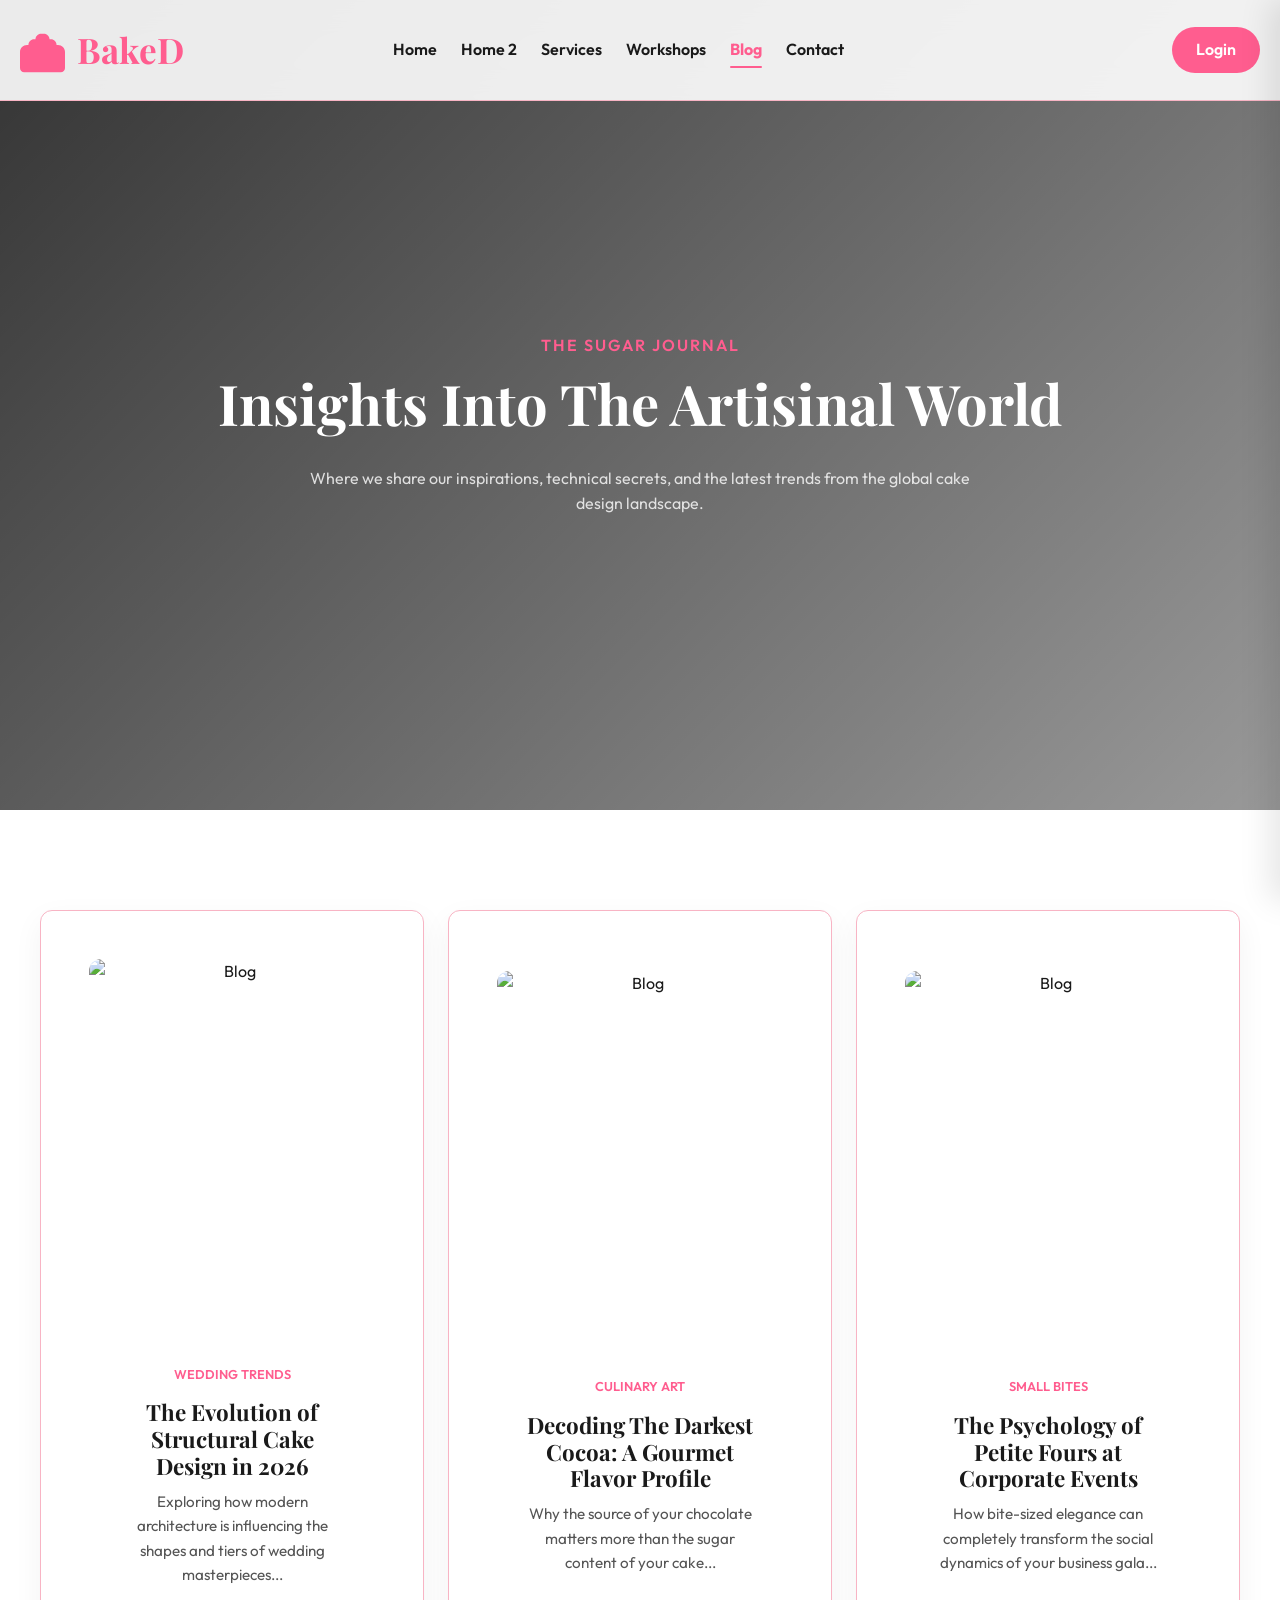
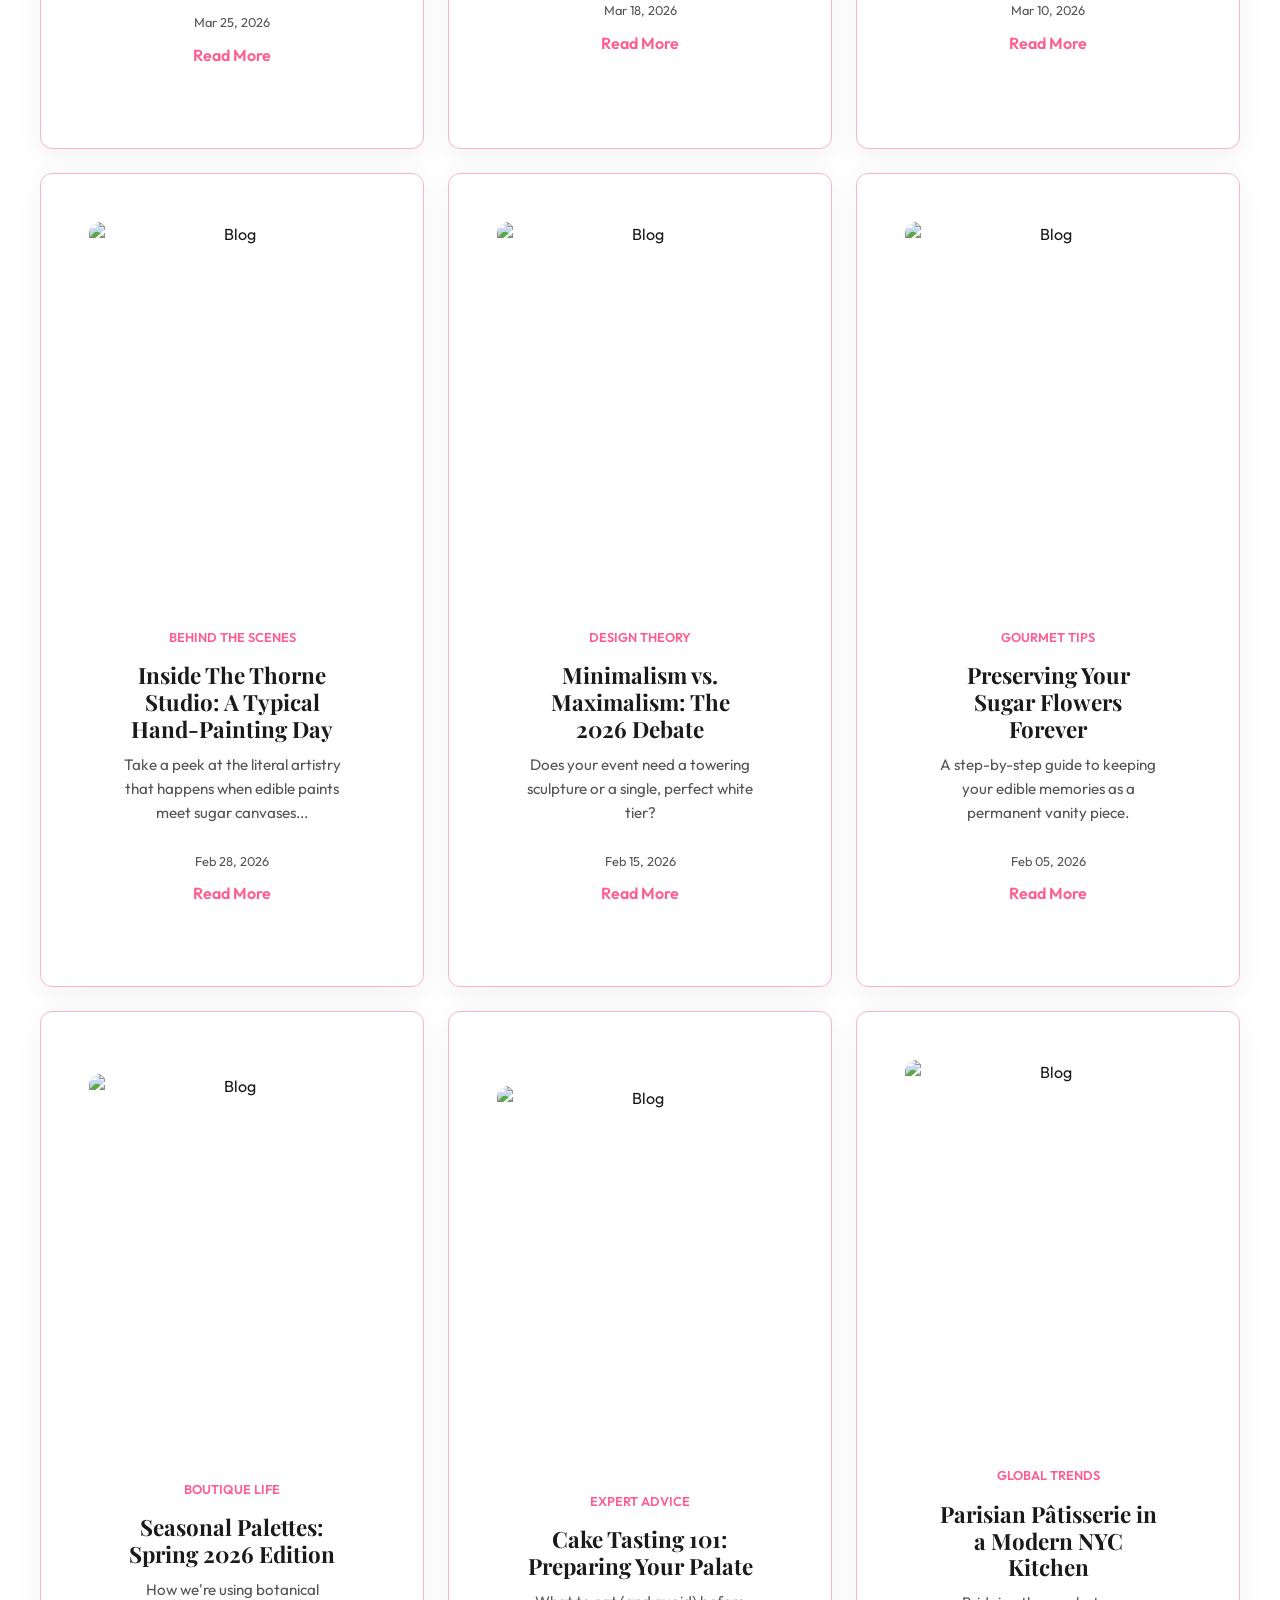
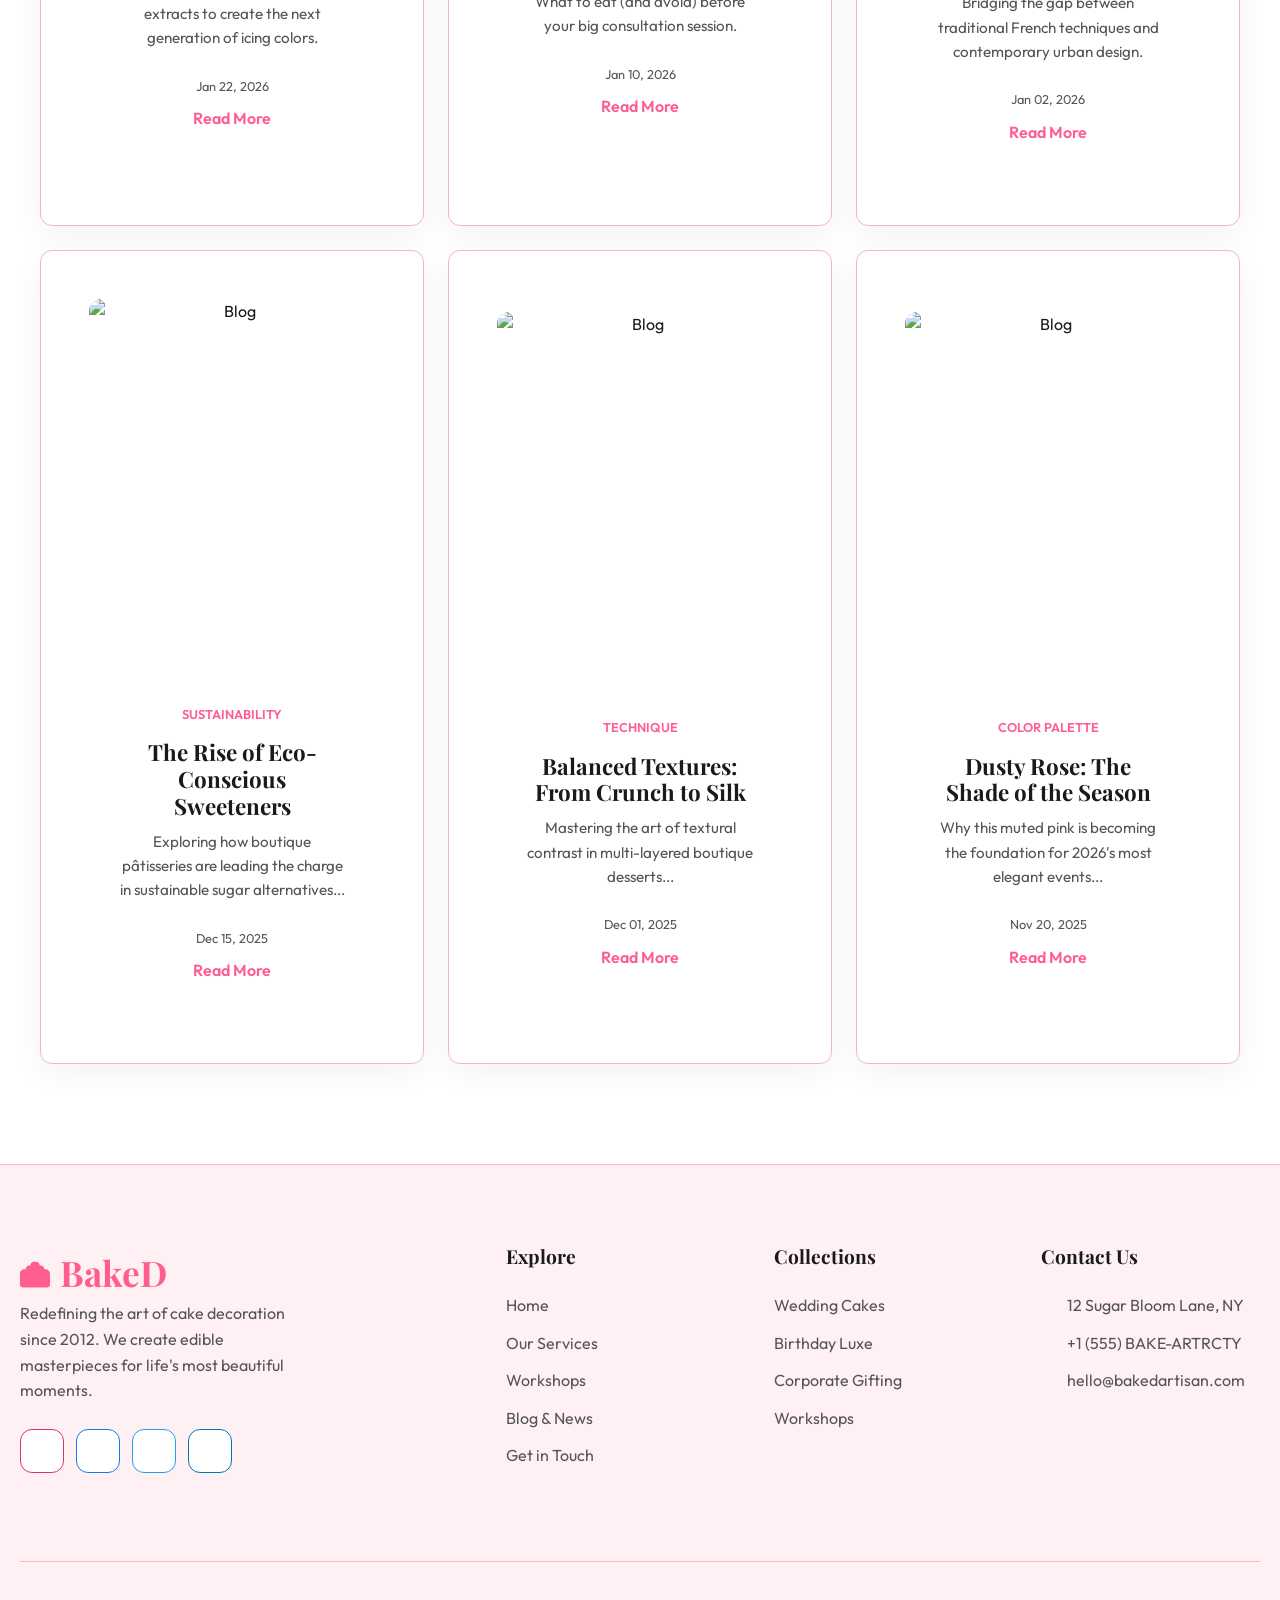
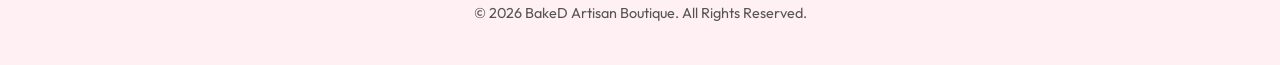
==== blog.html @ 88829a71 "U" ====
<!DOCTYPE html>
<html lang="en" dir="ltr" data-theme="light">

<head>
    <meta charset="UTF-8">
    <meta name="viewport" content="width=device-width, initial-scale=1.0">
    <title>Blog & Insights | BakeD Artisan Boutique</title>
    <link rel="stylesheet" href="style.css">
    <script src="https://unpkg.com/lucide@latest"></script>
</head>

<body>

    <!-- Shared Navbar -->
    <header class="navbar">
        <div class="container nav-container">
            <a href="index.html" class="logo">
                <svg viewBox="0 0 512 512" xmlns="http://www.w3.org/2000/svg">
                    <path
                        d="M416 192c0-35.3-28.7-64-64-64h-16c0-35.3-28.7-64-64-64h-32c-35.3 0-64 28.7-64 64h-16c-35.3 0-64 28.7-64 64v32h320v-32zM80 448c0 17.7 14.3 32 32 32h288c17.7 0 32-14.3 32-32v-160H80v160zm352-256H80c-44.2 0-80 35.8-80 80v184c0 26.5 21.5 48 48 48h416c26.5 0 48-21.5 48-48V272c0-44.2-35.8-80-80-80z" />
                </svg>
                BakeD
            </a>

            <nav class="nav-links">
                <a href="index.html" class="nav-link">Home</a>
                <a href="home2.html" class="nav-link">Home 2</a>
                <a href="services.html" class="nav-link">Services</a>
                <a href="workshops.html" class="nav-link">Workshops</a>
                <a href="blog.html" class="nav-link active">Blog</a>
                <a href="contact.html" class="nav-link">Contact</a>
            </nav>

            <div class="nav-actions">
                <button class="theme-toggle">
                    <i data-lucide="moon" style="display: block;"></i>
                    <i data-lucide="sun" style="display: none;"></i>
                </button>
                <button class="rtl-toggle">
                    <i data-lucide="languages"></i>
                </button>
                <a href="login.html" class="btn btn-primary nav-login-btn" style="padding: 10px 24px;">Login</a>
                <button class="menu-btn">
                    <i data-lucide="menu"></i>
                </button>
            </div>
        </div>
    </header>

    <!-- Side Drawer -->
    <div class="overlay"></div>
    <div class="drawer">
        <div style="display: flex; justify-content: space-between; align-items: center; margin-bottom: 30px;">
            <a href="index.html" class="logo">
                <svg viewBox="0 0 512 512" xmlns="http://www.w3.org/2000/svg">
                    <path
                        d="M416 192c0-35.3-28.7-64-64-64h-16c0-35.3-28.7-64-64-64h-32c-35.3 0-64 28.7-64 64h-16c-35.3 0-64 28.7-64 64v32h320v-32zM80 448c0 17.7 14.3 32 32 32h288c17.7 0 32-14.3 32-32v-160H80v160zm352-256H80c-44.2 0-80 35.8-80 80v184c0 26.5 21.5 48 48 48h416c26.5 0 48-21.5 48-48V272c0-44.2-35.8-80-80-80z" />
                </svg>
                BakeD
            </a>
        </div>
        <nav style="display: flex; flex-direction: column; gap: 20px;">
            <a href="index.html" class="nav-link">Home</a>
            <a href="home2.html" class="nav-link">Home 2</a>
            <a href="services.html" class="nav-link">Services</a>
            <a href="blog.html" class="nav-link">Blog</a>
            <a href="contact.html" class="nav-link">Contact</a>
            <a href="login.html" class="btn btn-primary">Login</a>
        </nav>
        <div style="margin-top: auto; display: flex; gap: 20px; justify-content: center;">
            <button class="theme-toggle" style="background: var(--bg-secondary); width: 50px; height: 50px;">
                <i data-lucide="moon"></i>
                <i data-lucide="sun" style="display: none;"></i>
            </button>
            <button class="rtl-toggle" style="background: var(--bg-secondary); width: 50px; height: 50px;">
                <i data-lucide="languages"></i>
            </button>
        </div>
    </div>

    <!-- Hero Section (Background Style) -->
    <section class="hero-bg"
        style="background-image: url('https://preview.redd.it/second-month-of-bujo-and-second-christmas-living-in-japan-i-v0-8t2ryq1jc7021.jpg?width=640&crop=smart&auto=webp&s=31183f0bd12d35534b7434c131700a85e7d2164d');">
        <div class="container" data-animate>
            <span class="section-subtitle">The Sugar Journal</span>
            <h1 class="section-title" style="color: #fff;">Insights Into The Artisinal World</h1>
            <p style="color: rgba(255,255,255,0.8); max-width: 700px; margin: 0 auto;">Where we share our inspirations,
                technical secrets, and the latest trends from the global cake design landscape.</p>
        </div>
    </section>

    <!-- Blog Grid Content -->
    <section class="section">
        <div class="container">
            <div class="grid" style="grid-template-columns: repeat(3, 1fr);" data-animate>
                <!-- Blog Item 1 -->
                <div class="card" style="align-items: center; text-align: center; background: var(--bg-primary);">
                    <img src="https://sweetmantra.in/wp-content/uploads/2025/03/Painting-cake-for-girl.jpg" alt="Blog"
                        style="width: 100%; height: 350px; object-fit: cover; border-radius: 12px; margin-bottom: 25px;">
                    <div style="padding: 30px; display: flex; flex-direction: column; align-items: center;">
                        <span
                            style="font-size: 0.8rem; text-transform: uppercase; color: var(--color-primary); font-weight: 600;">Wedding
                            Trends</span>
                        <h3 style="margin: 15px 0 10px; font-size: 1.4rem;">The Evolution of Structural Cake Design in
                            2026</h3>
                        <p style="color: var(--text-secondary); font-size: 0.95rem; margin-bottom: 25px;">Exploring how
                            modern architecture is influencing the shapes and tiers of wedding masterpieces...</p>
                        <div
                            style="display: flex; flex-direction: column; align-items: center; gap: 10px; width: 100%;">
                            <span style="font-size: 0.8rem; color: var(--text-secondary);">Mar 25, 2026</span>
                            <a href="#" style="color: var(--color-primary); font-weight: 600;">Read More <i
                                    data-lucide="arrow-right"
                                    style="width: 16px; display: inline; vertical-align: middle;"></i></a>
                        </div>
                    </div>
                </div>
                <!-- Blog Item 2 -->
                <div class="card" style="align-items: center; text-align: center; background: var(--bg-primary);">
                    <img src="https://encrypted-tbn0.gstatic.com/images?q=tbn:ANd9GcQw5iUVDnZwtebTvE_FvxzXkI84Rtv8BPM3tA&s"
                        alt="Blog"
                        style="width: 100%; height: 350px; object-fit: cover; border-radius: 12px; margin-bottom: 25px;">
                    <div style="padding: 30px; display: flex; flex-direction: column; align-items: center;">
                        <span
                            style="font-size: 0.8rem; text-transform: uppercase; color: var(--color-primary); font-weight: 600;">Culinary
                            Art</span>
                        <h3 style="margin: 15px 0 10px; font-size: 1.4rem;">Decoding The Darkest Cocoa: A Gourmet Flavor
                            Profile</h3>
                        <p style="color: var(--text-secondary); font-size: 0.95rem; margin-bottom: 25px;">Why the source
                            of your chocolate matters more than the sugar content of your cake...</p>
                        <div
                            style="display: flex; flex-direction: column; align-items: center; gap: 10px; width: 100%;">
                            <span style="font-size: 0.8rem; color: var(--text-secondary);">Mar 18, 2026</span>
                            <a href="#" style="color: var(--color-primary); font-weight: 600;">Read More <i
                                    data-lucide="arrow-right"
                                    style="width: 16px; display: inline; vertical-align: middle;"></i></a>
                        </div>
                    </div>
                </div>
                <!-- Blog Item 3 -->
                <div class="card" style="align-items: center; text-align: center; background: var(--bg-primary);">
                    <img src="https://media.istockphoto.com/id/171360702/photo/overhead-view-of-tray-with-cupcakes.jpg?s=612x612&w=0&k=20&c=BA2icTFf-GWmcCqQeYLZ72P_sQngIYLR-E8vuAHPmy4="
                        alt="Blog"
                        style="width: 100%; height: 350px; object-fit: cover; border-radius: 12px; margin-bottom: 25px;">
                    <div style="padding: 30px; display: flex; flex-direction: column; align-items: center;">
                        <span
                            style="font-size: 0.8rem; text-transform: uppercase; color: var(--color-primary); font-weight: 600;">Small
                            Bites</span>
                        <h3 style="margin: 15px 0 10px; font-size: 1.4rem;">The Psychology of Petite Fours at Corporate
                            Events</h3>
                        <p style="color: var(--text-secondary); font-size: 0.95rem; margin-bottom: 25px;">How bite-sized
                            elegance can completely transform the social dynamics of your business gala...</p>
                        <div
                            style="display: flex; flex-direction: column; align-items: center; gap: 10px; width: 100%;">
                            <span style="font-size: 0.8rem; color: var(--text-secondary);">Mar 10, 2026</span>
                            <a href="#" style="color: var(--color-primary); font-weight: 600;">Read More <i
                                    data-lucide="arrow-right"
                                    style="width: 16px; display: inline; vertical-align: middle;"></i></a>
                        </div>
                    </div>
                </div>

                <!-- Blog Item 4 -->
                <div class="card" style="align-items: center; text-align: center; background: var(--bg-primary);">
                    <img src="https://encrypted-tbn0.gstatic.com/images?q=tbn:ANd9GcSWsmv5SHAvZApEMNGYNzbqGmxHGbhuXmhnFg&s"
                        alt="Blog"
                        style="width: 100%; height: 350px; object-fit: cover; border-radius: 12px; margin-bottom: 25px;">
                    <div style="padding: 30px; display: flex; flex-direction: column; align-items: center;">
                        <span
                            style="font-size: 0.8rem; text-transform: uppercase; color: var(--color-primary); font-weight: 600;">Behind
                            The Scenes</span>
                        <h3 style="margin: 15px 0 10px; font-size: 1.4rem;">Inside The Thorne Studio: A Typical
                            Hand-Painting Day</h3>
                        <p style="color: var(--text-secondary); font-size: 0.95rem; margin-bottom: 25px;">Take a peek at
                            the literal artistry that happens when edible paints meet sugar canvases...</p>
                        <div
                            style="display: flex; flex-direction: column; align-items: center; gap: 10px; width: 100%;">
                            <span style="font-size: 0.8rem; color: var(--text-secondary);">Feb 28, 2026</span>
                            <a href="#" style="color: var(--color-primary); font-weight: 600;">Read More <i
                                    data-lucide="arrow-right"
                                    style="width: 16px; display: inline; vertical-align: middle;"></i></a>
                        </div>
                    </div>
                </div>

                <!-- Blog Item 5 -->
                <div class="card" style="align-items: center; text-align: center; background: var(--bg-primary);">
                    <img src="https://encrypted-tbn0.gstatic.com/images?q=tbn:ANd9GcQRrgywqb0AwTo9V7MKp0KuvUpof0XJ9FcccA&s"
                        alt="Blog"
                        style="width: 100%; height: 350px; object-fit: cover; border-radius: 12px; margin-bottom: 25px;">
                    <div style="padding: 30px; display: flex; flex-direction: column; align-items: center;">
                        <span
                            style="font-size: 0.8rem; text-transform: uppercase; color: var(--color-primary); font-weight: 600;">Design
                            Theory</span>
                        <h3 style="margin: 15px 0 10px; font-size: 1.4rem;">Minimalism vs. Maximalism: The 2026 Debate
                        </h3>
                        <p style="color: var(--text-secondary); font-size: 0.95rem; margin-bottom: 25px;">Does your
                            event need a towering sculpture or a single, perfect white tier?</p>
                        <div
                            style="display: flex; flex-direction: column; align-items: center; gap: 10px; width: 100%;">
                            <span style="font-size: 0.8rem; color: var(--text-secondary);">Feb 15, 2026</span>
                            <a href="#" style="color: var(--color-primary); font-weight: 600;">Read More <i
                                    data-lucide="arrow-right"
                                    style="width: 16px; display: inline; vertical-align: middle;"></i></a>
                        </div>
                    </div>
                </div>

                <!-- Blog Item 6 -->
                <div class="card" style="align-items: center; text-align: center; background: var(--bg-primary);">
                    <img src="https://www.inspiredtaste.net/wp-content/uploads/2025/04/Banana-Cake-Recipe-2.jpg"
                        alt="Blog"
                        style="width: 100%; height: 350px; object-fit: cover; border-radius: 12px; margin-bottom: 25px;">
                    <div style="padding: 30px; display: flex; flex-direction: column; align-items: center;">
                        <span
                            style="font-size: 0.8rem; text-transform: uppercase; color: var(--color-primary); font-weight: 600;">Gourmet
                            Tips</span>
                        <h3 style="margin: 15px 0 10px; font-size: 1.4rem;">Preserving Your Sugar Flowers Forever</h3>
                        <p style="color: var(--text-secondary); font-size: 0.95rem; margin-bottom: 25px;">A step-by-step
                            guide to keeping your edible memories as a permanent vanity piece.</p>
                        <div
                            style="display: flex; flex-direction: column; align-items: center; gap: 10px; width: 100%;">
                            <span style="font-size: 0.8rem; color: var(--text-secondary);">Feb 05, 2026</span>
                            <a href="#" style="color: var(--color-primary); font-weight: 600;">Read More <i
                                    data-lucide="arrow-right"
                                    style="width: 16px; display: inline; vertical-align: middle;"></i></a>
                        </div>
                    </div>
                </div>

                <!-- Blog Item 7 -->
                <div class="card" style="align-items: center; text-align: center; background: var(--bg-primary);">
                    <img src="https://im.whatshot.in/img/2019/May/og-2-1557383487.jpg" alt="Blog"
                        style="width: 100%; height: 350px; object-fit: cover; border-radius: 12px; margin-bottom: 25px;">
                    <div style="padding: 30px; display: flex; flex-direction: column; align-items: center;">
                        <span
                            style="font-size: 0.8rem; text-transform: uppercase; color: var(--color-primary); font-weight: 600;">Boutique
                            Life</span>
                        <h3 style="margin: 15px 0 10px; font-size: 1.4rem;">Seasonal Palettes: Spring 2026 Edition</h3>
                        <p style="color: var(--text-secondary); font-size: 0.95rem; margin-bottom: 25px;">How we're
                            using botanical extracts to create the next generation of icing colors.</p>
                        <div
                            style="display: flex; flex-direction: column; align-items: center; gap: 10px; width: 100%;">
                            <span style="font-size: 0.8rem; color: var(--text-secondary);">Jan 22, 2026</span>
                            <a href="#" style="color: var(--color-primary); font-weight: 600;">Read More <i
                                    data-lucide="arrow-right"
                                    style="width: 16px; display: inline; vertical-align: middle;"></i></a>
                        </div>
                    </div>
                </div>

                <!-- Blog Item 8 -->
                <div class="card" style="align-items: center; text-align: center; background: var(--bg-primary);">
                    <img src="https://encrypted-tbn0.gstatic.com/images?q=tbn:ANd9GcRDWMac_nHLA5JUAWxBEfzxcXkpTRaFhcvFBQ&s"
                        alt="Blog"
                        style="width: 100%; height: 350px; object-fit: cover; border-radius: 12px; margin-bottom: 25px;">
                    <div style="padding: 30px; display: flex; flex-direction: column; align-items: center;">
                        <span
                            style="font-size: 0.8rem; text-transform: uppercase; color: var(--color-primary); font-weight: 600;">Expert
                            Advice</span>
                        <h3 style="margin: 15px 0 10px; font-size: 1.4rem;">Cake Tasting 101: Preparing Your Palate</h3>
                        <p style="color: var(--text-secondary); font-size: 0.95rem; margin-bottom: 25px;">What to eat
                            (and avoid) before your big consultation session.</p>
                        <div
                            style="display: flex; flex-direction: column; align-items: center; gap: 10px; width: 100%;">
                            <span style="font-size: 0.8rem; color: var(--text-secondary);">Jan 10, 2026</span>
                            <a href="#" style="color: var(--color-primary); font-weight: 600;">Read More <i
                                    data-lucide="arrow-right"
                                    style="width: 16px; display: inline; vertical-align: middle;"></i></a>
                        </div>
                    </div>
                </div>

                <!-- Blog Item 9 -->
                <div class="card" style="align-items: center; text-align: center; background: var(--bg-primary);">
                    <img src="https://encrypted-tbn0.gstatic.com/images?q=tbn:ANd9GcQe7dpv9uUsmQHLuBShO7GOZrwx1_A9UzB3Ow&s"
                        alt="Blog"
                        style="width: 100%; height: 350px; object-fit: cover; border-radius: 12px; margin-bottom: 25px;">
                    <div style="padding: 30px; display: flex; flex-direction: column; align-items: center;">
                        <span
                            style="font-size: 0.8rem; text-transform: uppercase; color: var(--color-primary); font-weight: 600;">Global
                            Trends</span>
                        <h3 style="margin: 15px 0 10px; font-size: 1.4rem;">Parisian Pâtisserie in a Modern NYC Kitchen
                        </h3>
                        <p style="color: var(--text-secondary); font-size: 0.95rem; margin-bottom: 25px;">Bridging the
                            gap between traditional French techniques and contemporary urban design.</p>
                        <div
                            style="display: flex; flex-direction: column; align-items: center; gap: 10px; width: 100%;">
                            <span style="font-size: 0.8rem; color: var(--text-secondary);">Jan 02, 2026</span>
                            <a href="#" style="color: var(--color-primary); font-weight: 600;">Read More <i
                                    data-lucide="arrow-right"
                                    style="width: 16px; display: inline; vertical-align: middle;"></i></a>
                        </div>
                    </div>
                </div>

                <!-- Blog Item 10 -->
                <div class="card" style="align-items: center; text-align: center; background: var(--bg-primary);">
                    <img src="https://images.unsplash.com/photo-1540331547168-8b63109225b7?auto=format&fit=crop&q=80&w=800"
                        alt="Blog"
                        style="width: 100%; height: 350px; object-fit: cover; border-radius: 12px; margin-bottom: 25px;">
                    <div style="padding: 30px; display: flex; flex-direction: column; align-items: center;">
                        <span
                            style="font-size: 0.8rem; text-transform: uppercase; color: var(--color-primary); font-weight: 600;">Sustainability</span>
                        <h3 style="margin: 15px 0 10px; font-size: 1.4rem;">The Rise of Eco-Conscious Sweeteners</h3>
                        <p style="color: var(--text-secondary); font-size: 0.95rem; margin-bottom: 25px;">Exploring how
                            boutique pâtisseries are leading the charge in sustainable sugar alternatives...</p>
                        <div
                            style="display: flex; flex-direction: column; align-items: center; gap: 10px; width: 100%;">
                            <span style="font-size: 0.8rem; color: var(--text-secondary);">Dec 15, 2025</span>
                            <a href="#" style="color: var(--color-primary); font-weight: 600;">Read More <i
                                    data-lucide="arrow-right"
                                    style="width: 16px; display: inline; vertical-align: middle;"></i></a>
                        </div>
                    </div>
                </div>

                <!-- Blog Item 11 -->
                <div class="card" style="align-items: center; text-align: center; background: var(--bg-primary);">
                    <img src="https://images.unsplash.com/photo-1488477181946-6428a0291777?auto=format&fit=crop&q=80&w=800"
                        alt="Blog"
                        style="width: 100%; height: 350px; object-fit: cover; border-radius: 12px; margin-bottom: 25px;">
                    <div style="padding: 30px; display: flex; flex-direction: column; align-items: center;">
                        <span
                            style="font-size: 0.8rem; text-transform: uppercase; color: var(--color-primary); font-weight: 600;">Technique</span>
                        <h3 style="margin: 15px 0 10px; font-size: 1.4rem;">Balanced Textures: From Crunch to Silk</h3>
                        <p style="color: var(--text-secondary); font-size: 0.95rem; margin-bottom: 25px;">Mastering the
                            art of textural contrast in multi-layered boutique desserts...</p>
                        <div
                            style="display: flex; flex-direction: column; align-items: center; gap: 10px; width: 100%;">
                            <span style="font-size: 0.8rem; color: var(--text-secondary);">Dec 01, 2025</span>
                            <a href="#" style="color: var(--color-primary); font-weight: 600;">Read More <i
                                    data-lucide="arrow-right"
                                    style="width: 16px; display: inline; vertical-align: middle;"></i></a>
                        </div>
                    </div>
                </div>

                <!-- Blog Item 12 -->
                <div class="card" style="align-items: center; text-align: center; background: var(--bg-primary);">
                    <img src="https://www.pastelcolorpalettes.com/images/image-palette/vanilla-and-buttercream-cake.png"
                        alt="Blog"
                        style="width: 100%; height: 350px; object-fit: cover; border-radius: 12px; margin-bottom: 25px;">
                    <div style="padding: 30px; display: flex; flex-direction: column; align-items: center;">
                        <span
                            style="font-size: 0.8rem; text-transform: uppercase; color: var(--color-primary); font-weight: 600;">Color
                            Palette</span>
                        <h3 style="margin: 15px 0 10px; font-size: 1.4rem;">Dusty Rose: The Shade of the Season</h3>
                        <p style="color: var(--text-secondary); font-size: 0.95rem; margin-bottom: 25px;">Why this muted
                            pink is becoming the foundation for 2026's most elegant events...</p>
                        <div
                            style="display: flex; flex-direction: column; align-items: center; gap: 10px; width: 100%;">
                            <span style="font-size: 0.8rem; color: var(--text-secondary);">Nov 20, 2025</span>
                            <a href="#" style="color: var(--color-primary); font-weight: 600;">Read More <i
                                    data-lucide="arrow-right"
                                    style="width: 16px; display: inline; vertical-align: middle;"></i></a>
                        </div>
                    </div>
                </div>
            </div>
    </section>

    <!-- Footer -->
    <footer class="footer">
        <div class="container">
            <div class="footer-grid">
                <div class="footer-column">
                    <a href="index.html" class="logo" style="display: flex; align-items: center; gap: 10px;">
                        <svg viewBox="0 0 512 512" xmlns="http://www.w3.org/2000/svg"
                            style="width: 30px; height: 30px; fill: var(--color-primary);">
                            <path
                                d="M416 192c0-35.3-28.7-64-64-64h-16c0-35.3-28.7-64-64-64h-32c-35.3 0-64 28.7-64 64h-16c-35.3 0-64 28.7-64 64v32h320v-32zM80 448c0 17.7 14.3 32 32 32h288c17.7 0 32-14.3 32-32v-160H80v160zm352-256H80c-44.2 0-80 35.8-80 80v184c0 26.5 21.5 48 48 48h416c26.5 0 48-21.5 48-48V272c0-44.2-35.8-80-80-80z" />
                        </svg>
                        BakeD
                    </a>
                    <p class="footer-tagline">Redefining the art of cake decoration since 2012. We create edible
                        masterpieces for life's most beautiful moments.</p>
                    <div class="footer-socials" style="display: flex; gap: 12px; flex-wrap: wrap; margin-top: 25px;">
                        <a href="#" class="social-icon icon-instagram"><i data-lucide="instagram"></i></a>
                        <a href="#" class="social-icon icon-facebook"><i data-lucide="facebook"></i></a>
                        <a href="#" class="social-icon icon-twitter"><i data-lucide="twitter"></i></a>
                        <a href="#" class="social-icon icon-linkedin"><i data-lucide="linkedin"></i></a>
                    </div>
                </div>
                <div class="footer-column">
                    <h3>Explore</h3>
                    <a href="index.html" class="footer-link">Home</a>
                    <a href="services.html" class="footer-link">Our Services</a>
                    <a href="workshops.html" class="footer-link">Workshops</a>
                    <a href="blog.html" class="footer-link">Blog & News</a>
                    <a href="contact.html" class="footer-link">Get in Touch</a>
                </div>
                <div class="footer-column">
                    <h3>Collections</h3>
                    <a href="#" class="footer-link">Wedding Cakes</a>
                    <a href="#" class="footer-link">Birthday Luxe</a>
                    <a href="#" class="footer-link">Corporate Gifting</a>
                    <a href="#" class="footer-link">Workshops</a>
                </div>
                <div class="footer-column">
                    <h3>Contact Us</h3>
                    <p class="footer-link" style="display: flex; gap: 10px; align-items: center; cursor: default;">
                        <i data-lucide="map-pin" style="width: 16px;"></i> 12 Sugar Bloom Lane, NY
                    </p>
                    <p class="footer-link" style="display: flex; gap: 10px; align-items: center; cursor: default;">
                        <i data-lucide="phone" style="width: 16px;"></i> +1 (555) BAKE-ARTRCTY
                    </p>
                    <p class="footer-link" style="display: flex; gap: 10px; align-items: center; cursor: default;">
                        <i data-lucide="mail" style="width: 16px;"></i> hello@bakedartisan.com
                    </p>
                </div>
            </div>
            <div class="footer-bottom">
                <p>&copy; 2026 BakeD Artisan Boutique. All Rights Reserved.</p>
            </div>
        </div>
    </footer>

    <script src="script.js"></script>
    <style>
        @media (max-width: 1024px) {
            .grid[style*="column"] {
                grid-template-columns: repeat(2, 1fr) !important;
            }
        }

        @media (max-width: 768px) {
            .grid[style*="column"] {
                grid-template-columns: 1fr !important;
            }
        }
    </style>
</body>

</html>
---- style.css ----
@import url('https://fonts.googleapis.com/css2?family=Outfit:wght@300;400;500;600;700&family=Playfair+Display:ital,wght@0,400;0,700;1,400&display=swap');

:root {
  /* Brand Colors */
  --color-primary: #FF5D8F;
  /* Vibrant Rich Rose */
  --color-secondary: #2C3333;
  /* Deep Charcoal */
  --color-accent: #D4AF37;
  /* Gold */

  /* Foundation */
  --bg-primary: #FFFFFF;
  --bg-secondary: #FFF0F3;
  /* Soft Rose Background */
  --text-primary: #1A1A1A;
  --text-secondary: #555555;
  --border-color: #F8B4C4;

  /* Typography */
  --font-heading: 'Playfair Display', serif;
  --font-body: 'Outfit', sans-serif;

  /* Spacing */
  --spacing-xs: 8px;
  --spacing-sm: 16px;
  --spacing-md: 24px;
  --spacing-lg: 48px;
  --spacing-xl: 80px;

  /* Grid & Container */
  --container-max-width: 1280px;
  --section-padding: 100px 20px;

  /* Utils */
  --radius: 12px;
  --shadow: 0 10px 30px rgba(0, 0, 0, 0.05);
  --transition: all 0.3s cubic-bezier(0.4, 0, 0.2, 1);
}

[data-theme="dark"] {
  --bg-primary: #0A0A0A;
  --bg-secondary: #1A1012;
  /* Dark Rose Tint */
  --text-primary: #FDF2F5;
  --text-secondary: #CBB4B9;
  --border-color: #3D262B;
  --shadow: 0 10px 40px rgba(0, 0, 0, 0.6);
}

/* Global Resets */
*,
*::before,
*::after {
  box-sizing: border-box;
  margin: 0;
  padding: 0;
}

html {
  scroll-behavior: smooth;
}

body {
  font-family: var(--font-body);
  background: var(--bg-primary);
  color: var(--text-primary);
  line-height: 1.6;
  overflow-x: hidden;
  transition: var(--transition);
}

[dir="rtl"] body {
  text-align: right;
}

h1,
h2,
h3,
h4,
h5,
h6 {
  font-family: var(--font-heading);
  line-height: 1.2;
  margin-bottom: var(--spacing-sm);
}

a {
  text-decoration: none;
  color: inherit;
  transition: var(--transition);
}

ul {
  list-style: none;
}

img {
  max-width: 100%;
  height: auto;
  display: block;
  object-fit: cover;
}

/* Base Components */
.container {
  max-width: var(--container-max-width);
  margin: 0 auto;
  padding: 0 20px;
}

.section {
  padding: var(--section-padding);
}

/* Section Headings Styling - Always Centered */
.section-header {
  text-align: center;
  margin-bottom: var(--spacing-xl);
}

.section-title {
  font-size: clamp(2.5rem, 5vw, 3.5rem);
  color: var(--text-primary);
  position: relative;
  display: inline-block;
}

.section-subtitle {
  color: var(--color-primary);
  font-weight: 600;
  text-transform: uppercase;
  letter-spacing: 2px;
  display: block;
  margin-bottom: 10px;
}

/* Card Styling - Standard Rules */
.grid {
  display: grid;
  gap: var(--spacing-md);
  width: 100%;
}

.card {
  background: var(--bg-secondary);
  padding: var(--spacing-lg);
  border-radius: var(--radius);
  box-shadow: var(--shadow);
  display: flex;
  flex-direction: column;
  align-items: center;
  /* Centering horizontal */
  justify-content: center;
  /* Centering vertical if needed */
  text-align: center;
  /* Centering text */
  height: 100%;
  transition: var(--transition);
  border: 1px solid var(--border-color);
  position: relative;
  overflow: hidden;
}

.card>* {
  max-width: 100%;
  margin-bottom: var(--spacing-sm);
}

.card>*:last-child {
  margin-bottom: 0;
}

.card p,
.card ul,
.card li,
.card h3,
.card h4,
.card a {
  text-align: center;
}

.card ul {
  list-style: none;
  padding: 0;
  display: flex;
  flex-direction: column;
  align-items: center;
}

.card img {
  width: 100%;
  border-radius: 8px;
  object-fit: cover;
  margin-bottom: 20px;
}

.card:hover {
  transform: translateY(-10px);
  box-shadow: 0 20px 40px rgba(0, 0, 0, 0.1);
}

.card-icon {
  width: 60px;
  height: 60px;
  color: var(--color-primary);
  margin-bottom: var(--spacing-md);
  display: flex;
  align-items: center;
  justify-content: center;
}

.card .btn {
  width: 100%;
  justify-content: center;
  margin-top: auto;
  min-height: 54px;
}

/* Button Styling */
.btn {
  padding: 16px 32px;
  border-radius: 50px;
  font-weight: 600;
  cursor: pointer;
  display: inline-flex;
  align-items: center;
  gap: 10px;
  transition: var(--transition);
  border: none;
  font-size: 1rem;
}

.btn-primary {
  background: var(--color-primary);
  color: #fff;
}

.btn-primary:hover {
  background: #e5b9c2;
  transform: scale(1.05);
}

.btn-secondary {
  background: transparent;
  border: 2px solid var(--color-primary);
  color: var(--color-primary);
}

.btn-secondary:hover {
  background: var(--color-primary);
  color: #fff;
}

/* Navbar Components */
.navbar {
  position: fixed;
  top: 0;
  left: 0;
  width: 100%;
  z-index: 1000;
  background: rgba(255, 255, 255, 0.9);
  /* Solid white by default in light mode */
  backdrop-filter: blur(15px);
  border-bottom: 1px solid var(--border-color);
  transition: var(--transition);
  padding: 15px 0;
}

[data-theme="dark"] .navbar {
  background: rgba(10, 10, 10, 0.9);
}

/* Scrolled state refinement */
.navbar.scrolled {
  padding: 5px 0;
  box-shadow: var(--shadow);
}

.nav-container {
  height: 70px;
  display: flex;
  align-items: center;
  justify-content: space-between;
}

.logo {
  font-family: var(--font-heading);
  font-size: 2.2rem;
  font-weight: 700;
  color: var(--color-primary);
  display: flex;
  align-items: center;
  gap: 12px;
}

.logo svg {
  width: 45px;
  height: 45px;
  fill: var(--color-primary);
}

.nav-links {
  display: flex;
  gap: var(--spacing-md);
  align-items: center;
}

.nav-link {
  font-weight: 600;
  color: var(--text-primary);
  /* Ensure this is primary text */
}

.nav-link:hover {
  color: var(--color-primary);
}

.nav-link.active {
  color: var(--color-primary);
  font-weight: 700;
  position: relative;
}

.nav-link.active::after {
  content: '';
  position: absolute;
  bottom: -5px;
  left: 0;
  width: 100%;
  height: 2px;
  background: var(--color-primary);
  border-radius: 2px;
}

.nav-actions {
  display: flex;
  gap: var(--spacing-sm);
  align-items: center;
}

.theme-toggle,
.rtl-toggle,
.menu-btn {
  background: none;
  border: none;
  cursor: pointer;
  color: var(--text-primary);
  /* Use text-primary for icons to ensure visibility in both modes */
  width: 44px;
  height: 44px;
  display: flex;
  align-items: center;
  justify-content: center;
  border-radius: 12px;
  transition: var(--transition);
  border: 1px solid transparent;
}

.theme-toggle:hover,
.rtl-toggle:hover,
.menu-btn:hover {
  background: var(--bg-secondary);
  border-color: var(--border-color);
}

.menu-btn {
  display: none;
}

/* Mobile Side Drawer */
.drawer {
  position: fixed;
  top: 0;
  right: -300px;
  width: 300px;
  height: 100vh;
  background: var(--bg-primary);
  z-index: 1001;
  transition: right 0.4s ease;
  padding: 40px;
  box-shadow: -10px 0 30px rgba(0, 0, 0, 0.1);
  display: flex;
  flex-direction: column;
  gap: var(--spacing-md);
}

.drawer.open {
  right: 0;
}

.overlay {
  position: fixed;
  inset: 0;
  background: rgba(0, 0, 0, 0.5);
  backdrop-filter: blur(4px);
  z-index: 1000;
  display: none;
}

.overlay.visible {
  display: block;
}

/* Footer Styling */
.footer {
  background: var(--bg-secondary);
  padding: var(--spacing-xl) 0 40px;
  border-top: 1px solid var(--border-color);
}

.footer-grid {
  display: grid;
  grid-template-columns: 2fr 1fr 1fr 1fr;
  gap: var(--spacing-lg);
  margin-bottom: var(--spacing-xl);
}

.footer-logo {
  font-family: var(--font-heading);
  font-size: 2rem;
  color: var(--color-primary);
  margin-bottom: 20px;
}

.footer-bottom { text-align: center; } .footer-tagline {
  color: var(--text-secondary);
  max-width: 300px;
}

.footer-column h3 {
  font-size: 1.2rem;
  margin-bottom: 25px;
}

.footer-link {
  display: block;
  margin-bottom: 12px;
  color: var(--text-secondary);
  width: fit-content;
  position: relative;
}

.footer-link::after {
  content: "";
  position: absolute;
  bottom: -2px;
  left: 0;
  width: 0;
  height: 2px;
  background: var(--color-primary);
  transition: var(--transition);
}

.footer-link:hover {
  color: var(--color-primary);
  padding-left: 5px;
}

.footer-link:hover::after {
  width: 100%;
}

.footer-column h3 {
  transition: var(--transition);
}

.footer-column:hover h3 {
  color: var(--color-primary);
  transform: translateX(5px);
}

/* Social Icon Colors & Hover */
.social-icon {
  width: 44px;
  height: 44px;
  display: flex;
  align-items: center;
  justify-content: center;
  border-radius: 12px;
  background: var(--bg-primary);
  transition: var(--transition);
  border: 1px solid var(--border-color);
}

.social-icon i,
.social-icon svg {
  width: 22px;
  height: 22px;
  color: #333333; /* Dark color for visibility */
  stroke: currentColor;
  stroke-width: 2.2px;
  display: block;
  transition: var(--transition);
}

[data-theme="dark"] .social-icon i,
[data-theme="dark"] .social-icon svg {
  color: #FFFFFF;
}

.social-icon:hover i,
.social-icon:hover svg {
  color: #fff !important;
}

/* Social Icon Colors - Permanent Brand Colors */
.icon-instagram { border-color: #E1306C !important; color: #E1306C !important; }
.icon-instagram i, .icon-instagram svg { color: #E1306C !important; }
.icon-instagram:hover { background: #E1306C !important; }

.icon-facebook { border-color: #1877F2 !important; color: #1877F2 !important; }
.icon-facebook i, .icon-facebook svg { color: #1877F2 !important; }
.icon-facebook:hover { background: #1877F2 !important; }

.icon-twitter { border-color: #1DA1F2 !important; color: #1DA1F2 !important; }
.icon-twitter i, .icon-twitter svg { color: #1DA1F2 !important; }
.icon-twitter:hover { background: #1DA1F2 !important; }

.icon-linkedin { border-color: #0077B5 !important; color: #0077B5 !important; }
.icon-linkedin i, .icon-linkedin svg { color: #0077B5 !important; }
.icon-linkedin:hover { background: #0077B5 !important; }

.icon-pinterest { border-color: #BD081C !important; color: #BD081C !important; }
.icon-pinterest i, .icon-pinterest svg { color: #BD081C !important; }
.icon-pinterest:hover { background: #BD081C !important; }

.social-icon:hover i, .social-icon:hover svg {
  color: #fff !important;
}

.footer-socials a:hover i {
  color: #fff !important;
}

.footer-bottom {
  text-align: center;
  padding-top: 40px;
  border-top: 1px solid var(--border-color);
  color: var(--text-secondary);
  font-size: 0.9rem;
}

/* Responsive Breakpoints */
@media (max-width: 1024px) {
  .footer-grid {
    grid-template-columns: repeat(2, 1fr);
  }
}

@media (max-width: 768px) {
  .grid {
    grid-template-columns: repeat(2, 1fr) !important;
  }

  .grid .card:last-child:nth-child(odd) {
    grid-column: span 2;
    max-width: 500px;
    margin-left: auto;
    margin-right: auto;
    width: 100%;
  }

  .nav-links,
  .nav-actions .theme-toggle,
  .nav-actions .rtl-toggle,
  .nav-login-btn {
    display: none;
  }

  .menu-btn {
    display: flex;
  }

  .section-padding {
    padding: 60px 20px;
  }

  .footer-grid {
    grid-template-columns: 1fr;
    text-align: center;
    gap: 40px;
  }

  .footer-column {
    display: flex;
    flex-direction: column;
    align-items: center;
  }

  .footer-socials {
    justify-content: center !important;
  }

  .footer-bottom { text-align: center; } .footer-tagline {
    margin: 0 auto 20px;
    max-width: 300px;
  }

  .drawer {
    display: flex;
  }
}

@media (max-width: 360px) {

  .grid,
  [style*="grid-template-columns"] {
    grid-template-columns: 1fr !important;
  }

  .grid .card:last-child:nth-child(odd) {
    grid-column: span 1 !important;
  }

  .section-title {
    font-size: 2rem;
  }

  .card {
    padding: var(--spacing-md);
  }
}

/* Global Hero (Background Style) */
.hero-bg {
  position: relative;
  min-height: 90vh;
  display: flex;
  align-items: center;
  justify-content: center;
  text-align: center;
  color: #FFFFFF;
  background-size: cover;
  background-position: center;
  background-repeat: no-repeat;
  padding: 120px 20px 80px;
}

.hero-bg::before {
  content: "";
  position: absolute;
  inset: 0;
  background: linear-gradient(135deg, rgba(0, 0, 0, 0.8) 0%, rgba(0, 0, 0, 0.4) 100%);
  z-index: 1;
}

.hero-bg .container {
  position: relative;
  z-index: 2;
}

.hero-bg .section-subtitle {
  color: var(--color-primary);
}

.hero-bg h1 {
  color: #FFFFFF;
  margin-bottom: 30px;
}

.hero-bg p {
  color: rgba(255, 255, 255, 0.8);
  max-width: 700px;
  margin: 0 auto 40px;
}

[data-animate] {
  opacity: 0;
  transform: translateY(30px);
  transition: opacity 0.8s ease, transform 0.8s ease;
}

[data-animate].animated {
  opacity: 1;
  transform: translateY(0);
}

/* Authentication Page Specifics */
.auth-page {
  min-height: 100vh;
  display: flex;
  align-items: center;
  justify-content: center;
  background: var(--bg-secondary);
  padding: 20px;
}

.auth-card {
  background: var(--bg-primary);
  width: 100%;
  max-width: 450px;
  padding: 40px;
  border-radius: var(--radius);
  box-shadow: var(--shadow);
  position: relative;
  text-align: center;
}

.auth-toggles {
  position: absolute;
  top: 20px;
  right: 20px;
  display: flex;
  gap: 10px;
}

.auth-form {
  margin-top: 30px;
  text-align: left;
}

[dir="rtl"] .auth-form {
  text-align: right;
}

.form-group {
  margin-bottom: 20px;
}

.form-label {
  display: block;
  margin-bottom: 8px;
  font-weight: 500;
}

.form-input {
  width: 100%;
  padding: 14px 20px;
  border: 1px solid var(--border-color);
  border-radius: 8px;
  background: var(--bg-secondary);
  color: var(--text-primary);
  font-family: inherit;
  transition: var(--transition);
}

.form-input:focus {
  outline: none;
  border-color: var(--color-primary);
}

.input-wrapper {
  position: relative;
}

.password-toggle {
  position: absolute;
  right: 15px;
  top: 50%;
  transform: translateY(-50%);
  cursor: pointer;
  color: var(--text-secondary);
}

[dir="rtl"] .password-toggle {
  right: auto;
  left: 15px;
}

.auth-options {
  display: flex;
  justify-content: space-between;
  align-items: center;
  font-size: 0.9rem;
  margin-bottom: 25px;
}

.social-auth {
  margin-top: 30px;
}

.divider {
  display: flex;
  align-items: center;
  gap: 10px;
  color: var(--text-secondary);
  font-size: 0.85rem;
  margin: 30px 0;
}

.divider::before,
.divider::after {
  content: "";
  flex: 1;
  height: 1px;
  background: var(--border-color);
}

.social-btn {
  width: 100%;
  padding: 14px;
  border-radius: 8px;
  display: flex;
  align-items: center;
  justify-content: center;
  gap: 10px;
  margin-bottom: 12px;
  font-weight: 600;
  cursor: pointer;
  border: 1px solid var(--border-color);
  background: var(--bg-primary);
  transition: var(--transition);
}

.btn-google {
  color: #EA4335;
}

.btn-apple {
  background: #000;
  color: #fff;
}

.btn-email {
  color: var(--text-primary);
}

/* FAQ Accordion Styles */
.faq-accordion {
  max-width: 900px;
  margin: 0 auto;
  display: flex;
  flex-direction: column;
  gap: 15px;
}

.faq-item {
  background: var(--bg-secondary);
  border: 1px solid var(--border-color);
  border-radius: var(--radius);
  overflow: hidden;
  transition: var(--transition);
}

.faq-question {
  width: 100%;
  padding: 25px 30px;
  display: flex;
  justify-content: space-between;
  align-items: center;
  background: none;
  border: none;
  cursor: pointer;
  text-align: left;
  color: var(--text-primary);
  font-family: var(--font-heading);
  font-size: 1.2rem;
  font-weight: 600;
  transition: var(--transition);
}

.faq-question:hover {
  background: rgba(255, 93, 143, 0.05);
}

.faq-answer {
  max-height: 0;
  overflow: hidden;
  transition: max-height 0.3s ease-out, padding 0.3s ease;
  padding: 0 30px;
  color: var(--text-secondary);
  border-top: 1px solid transparent;
}

.faq-item.active .faq-answer {
  max-height: 300px;
  /* Large enough to fit content */
  padding: 20px 30px 30px;
  border-top-color: var(--border-color);
}

.faq-item.active .faq-question {
  color: var(--color-primary);
}

.faq-icon {
  transition: transform 0.3s ease;
  color: var(--color-primary);
}

.faq-item.active .faq-icon {
  transform: rotate(180deg);
}

[dir="rtl"] .faq-question {
  text-align: right;
}
/* Service Row Styling */
.service-row {
  display: flex;
  gap: 60px;
  align-items: center;
  margin-bottom: 120px;
}
.service-row.reverse {
  flex-direction: row-reverse;
}
.service-content {
  flex: 1;
  display: flex;
  flex-direction: column;
  align-items: center;
  text-align: center;
}
.service-content i,
.service-content .lucide {
  margin-bottom: 20px;
}
.service-content ul {
  list-style: none;
  padding: 0;
  margin-bottom: 30px;
  display: flex;
  flex-direction: column;
  align-items: center;
}
.service-content ul li {
  margin-bottom: 10px;
  color: var(--text-secondary);
}
.service-image {
  flex: 1;
  width: 100%;
}
.service-image img {
  width: 100%;
  height: auto;
  max-height: 500px;
  object-fit: contain;
  border-radius: 20px;
}
@media (max-width: 1024px) {
  .service-row,
  .service-row.reverse {
    flex-direction: column !important;
    gap: 40px;
  }
}
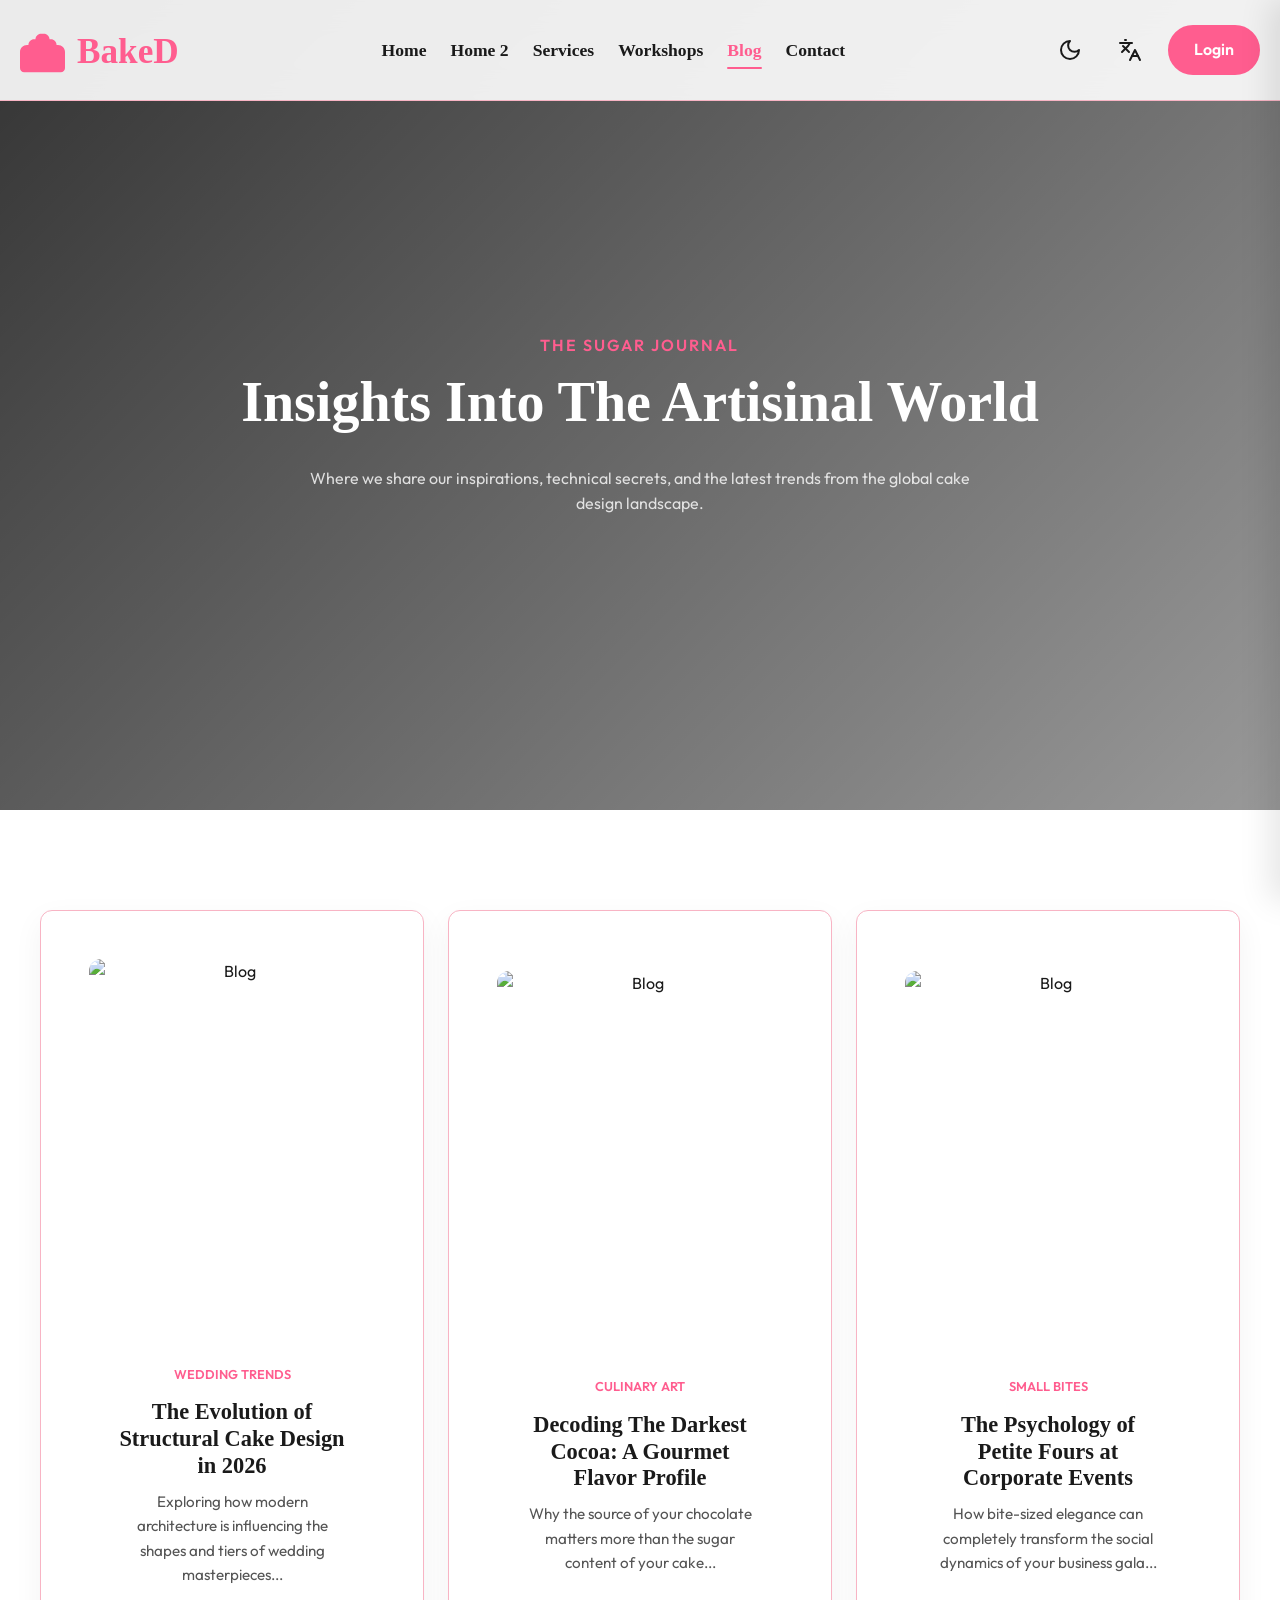
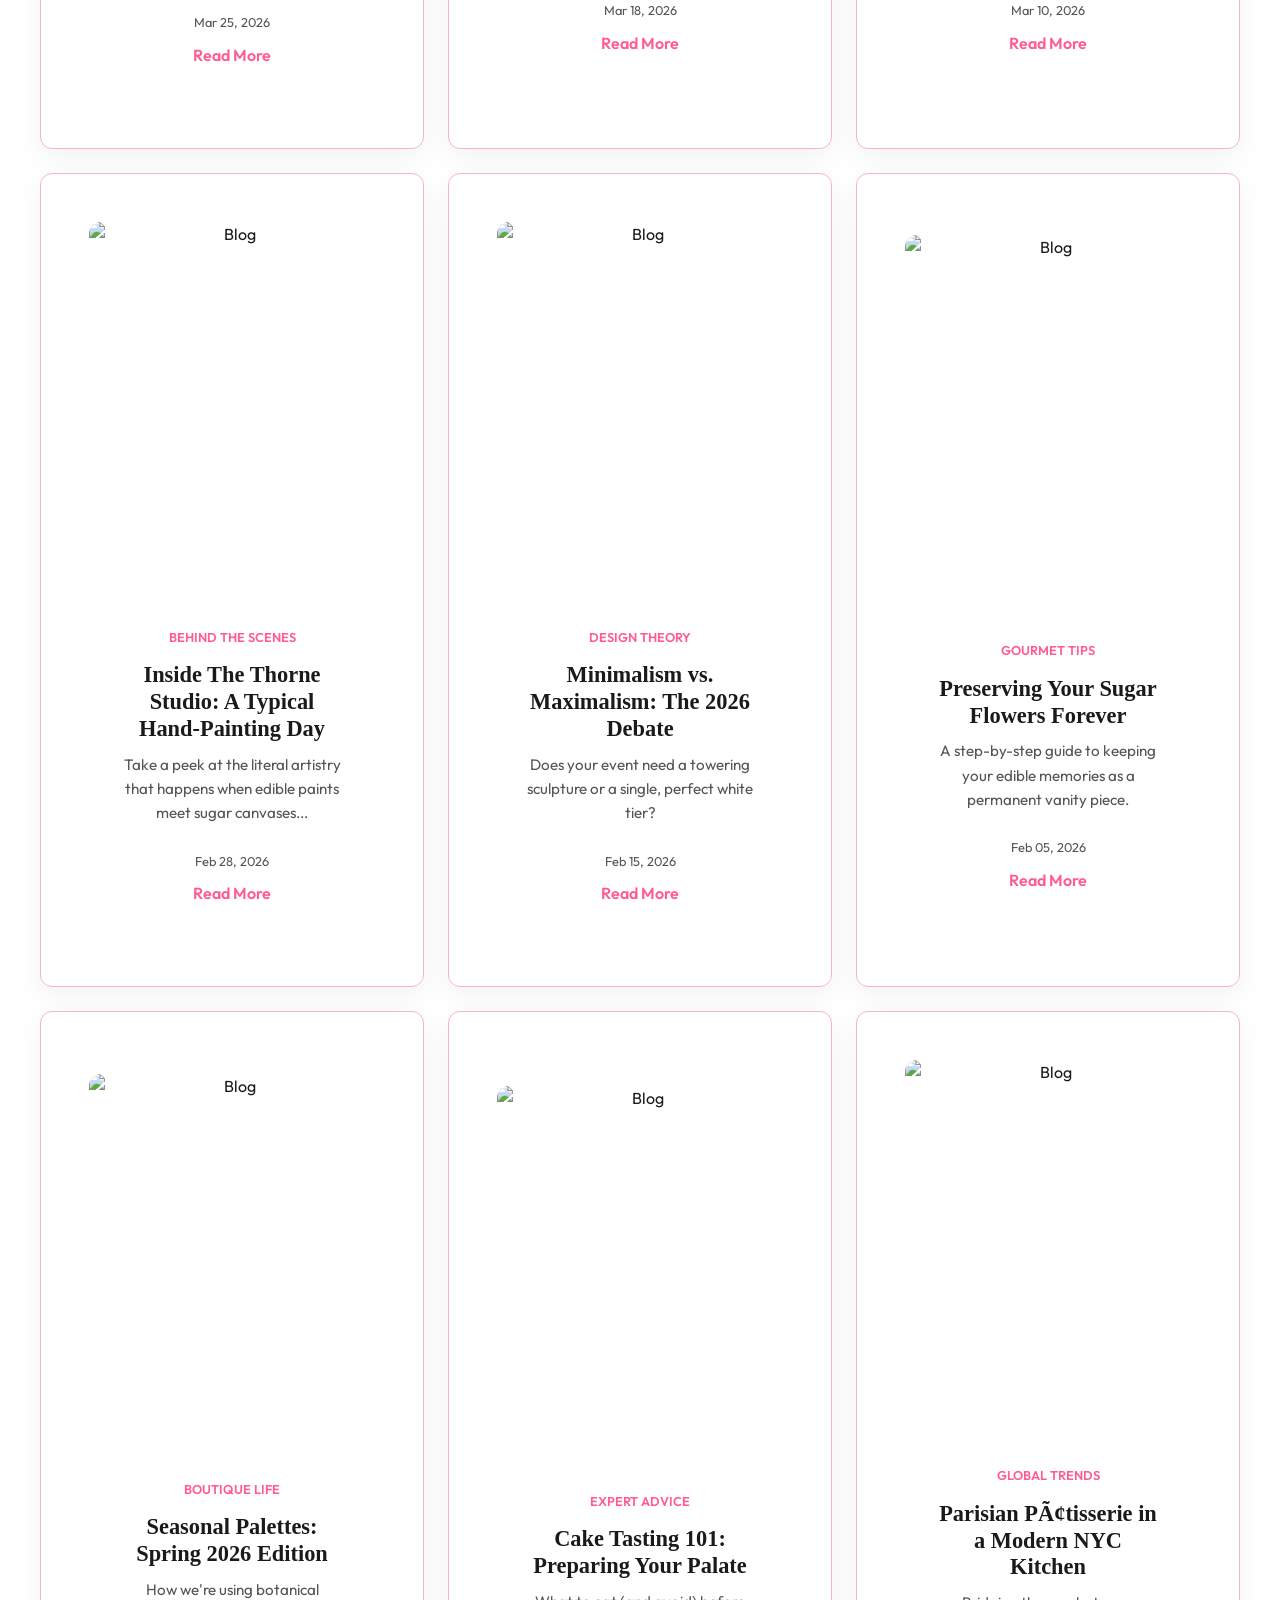
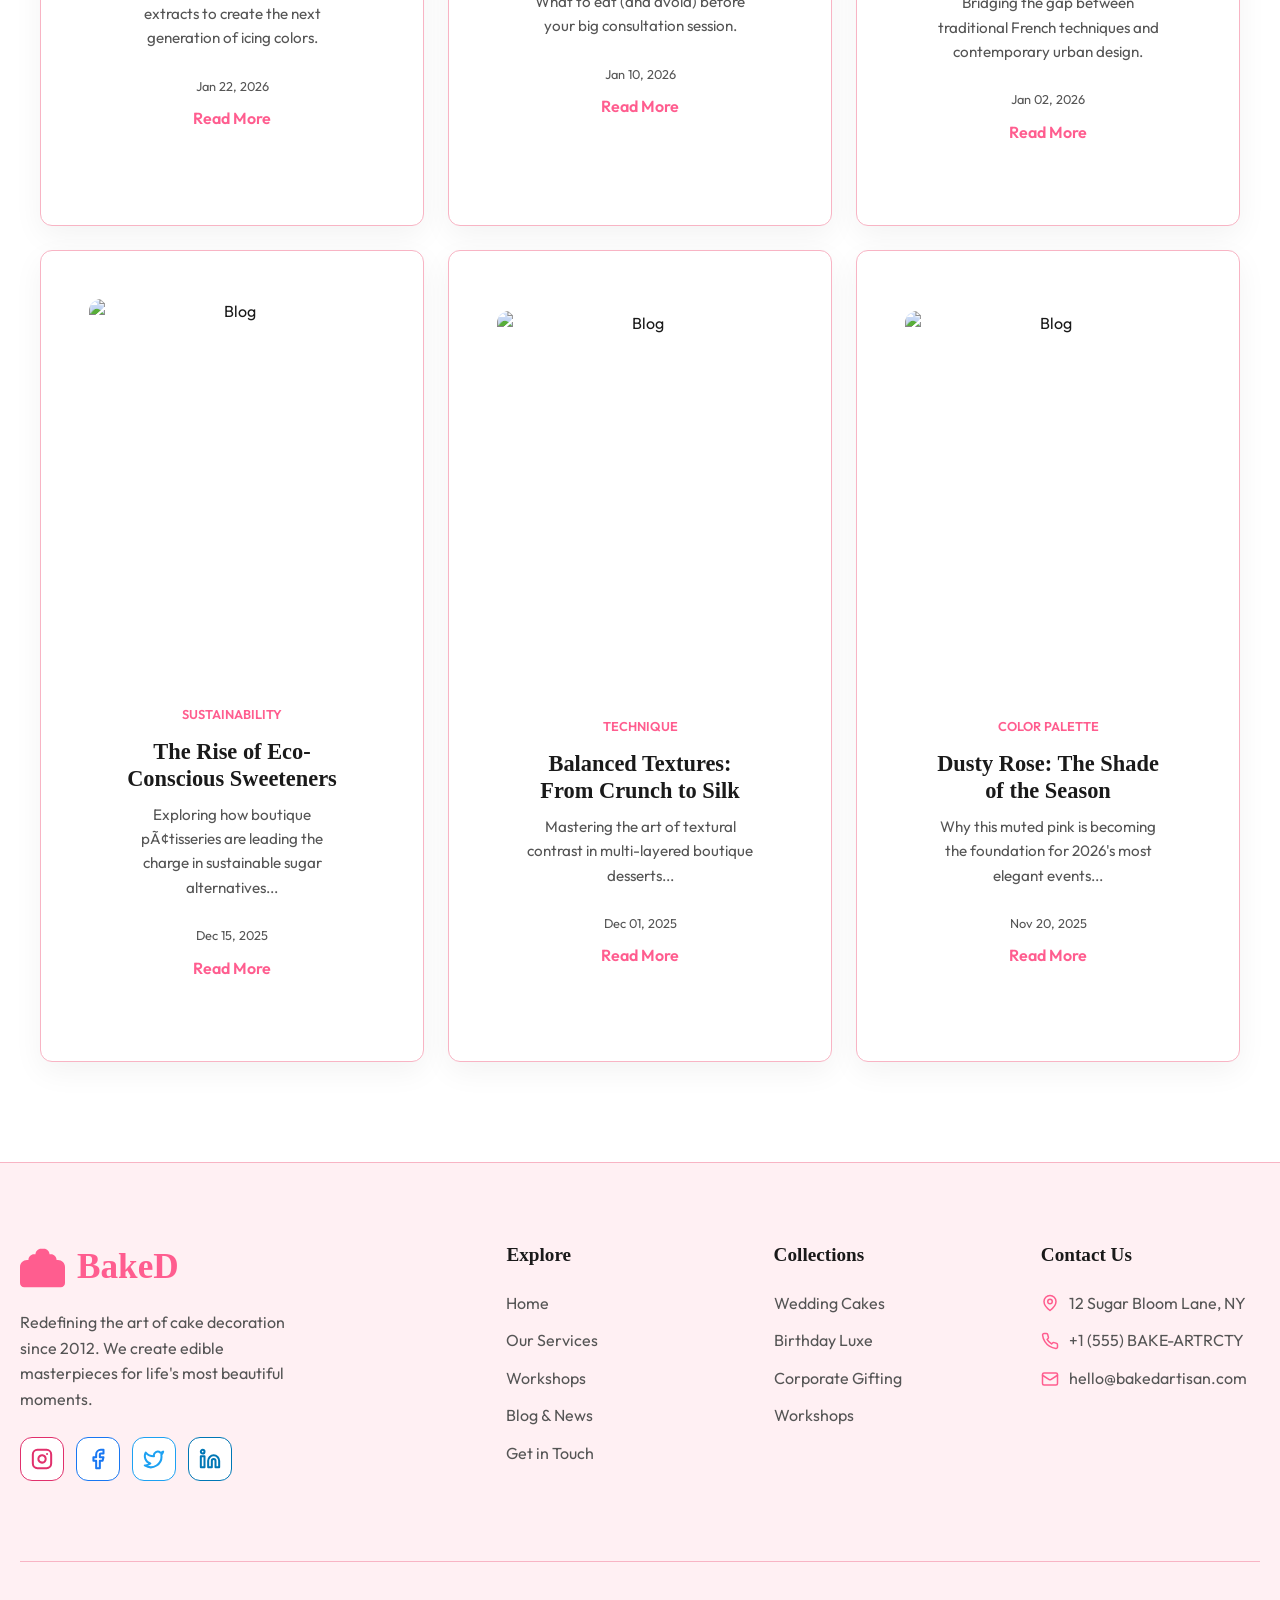
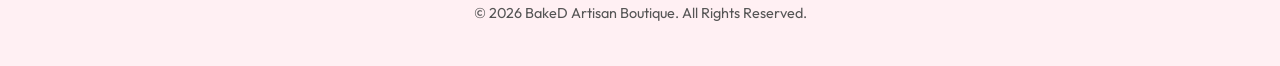
==== commit 4235a164: "U" ====
--- a/blog.html
+++ b/blog.html
@@ -1,12 +1,13 @@
-<!DOCTYPE html>
+﻿<!DOCTYPE html>
 <html lang="en" dir="ltr" data-theme="light">
 
 <head>
+    <link rel="icon" href="data:image/svg+xml,<svg xmlns='http://www.w3.org/2000/svg' viewBox='0 0 512 512'><path fill='%23FF5D8F' d='M416 192c0-35.3-28.7-64-64-64h-16c0-35.3-28.7-64-64-64h-32c-35.3 0-64 28.7-64 64h-16c-35.3 0-64 28.7-64 64v32h320v-32zM80 448c0 17.7 14.3 32 32 32h288c17.7 0 32-14.3 32-32v-160H80v160zm352-256H80c-44.2 0-80 35.8-80 80v184c0 26.5 21.5 48 48 48h416c26.5 0 48-21.5 48-48V272c0-44.2-35.8-80-80-80z'/></svg>">
     <meta charset="UTF-8">
     <meta name="viewport" content="width=device-width, initial-scale=1.0">
     <title>Blog & Insights | BakeD Artisan Boutique</title>
     <link rel="stylesheet" href="style.css">
-    <script src="https://unpkg.com/lucide@latest"></script>
+    <script src="https://cdn.jsdelivr.net/npm/lucide@0.435.0/dist/umd/lucide.min.js"></script>
 </head>
 
 <body>
@@ -14,13 +15,7 @@
     <!-- Shared Navbar -->
     <header class="navbar">
         <div class="container nav-container">
-            <a href="index.html" class="logo">
-                <svg viewBox="0 0 512 512" xmlns="http://www.w3.org/2000/svg">
-                    <path
-                        d="M416 192c0-35.3-28.7-64-64-64h-16c0-35.3-28.7-64-64-64h-32c-35.3 0-64 28.7-64 64h-16c-35.3 0-64 28.7-64 64v32h320v-32zM80 448c0 17.7 14.3 32 32 32h288c17.7 0 32-14.3 32-32v-160H80v160zm352-256H80c-44.2 0-80 35.8-80 80v184c0 26.5 21.5 48 48 48h416c26.5 0 48-21.5 48-48V272c0-44.2-35.8-80-80-80z" />
-                </svg>
-                BakeD
-            </a>
+            <a href="index.html" class="logo"><svg viewBox="0 0 512 512" xmlns="http://www.w3.org/2000/svg"><path d="M416 192c0-35.3-28.7-64-64-64h-16c0-35.3-28.7-64-64-64h-32c-35.3 0-64 28.7-64 64h-16c-35.3 0-64 28.7-64 64v32h320v-32zM80 448c0 17.7 14.3 32 32 32h288c17.7 0 32-14.3 32-32v-160H80v160zm352-256H80c-44.2 0-80 35.8-80 80v184c0 26.5 21.5 48 48 48h416c26.5 0 48-21.5 48-48V272c0-44.2-35.8-80-80-80z"/></svg><span>BakeD</span></a>
 
             <nav class="nav-links">
                 <a href="index.html" class="nav-link">Home</a>
@@ -32,16 +27,11 @@
             </nav>
 
             <div class="nav-actions">
-                <button class="theme-toggle">
-                    <i data-lucide="moon" style="display: block;"></i>
-                    <i data-lucide="sun" style="display: none;"></i>
-                </button>
-                <button class="rtl-toggle">
-                    <i data-lucide="languages"></i>
-                </button>
+                <button class="theme-toggle"><svg data-lucide="moon" class="moon-icon" viewBox="0 0 24 24" fill="none" stroke="currentColor" stroke-width="2" stroke-linecap="round" stroke-linejoin="round" style="display: block;"><path d="M12 3a6 6 0 0 0 9 9 9 9 0 1 1-9-9Z"/></svg><svg data-lucide="sun" class="sun-icon" viewBox="0 0 24 24" fill="none" stroke="currentColor" stroke-width="2" stroke-linecap="round" stroke-linejoin="round" style="display: none;"><circle cx="12" cy="12" r="4"/><path d="M12 2v2"/><path d="M12 20v2"/><path d="m4.93 4.93 1.41 1.41"/><path d="m17.66 17.66 1.41 1.41"/><path d="M2 12h2"/><path d="M20 12h2"/><path d="m6.34 17.66-1.41 1.41"/><path d="m19.07 4.93-1.41 1.41"/></svg></button>
+                <button class="rtl-toggle"><svg data-lucide="languages" viewBox="0 0 24 24" fill="none" stroke="currentColor" stroke-width="2" stroke-linecap="round" stroke-linejoin="round" style="width: 24px; height: 24px;"><path d="m5 8 6 6"/><path d="m4 14 6-6 2-3"/><path d="M2 5h12"/><path d="M7 2h1"/><path d="m22 22-5-10-5 10"/><path d="M14 18h6"/></svg></button>
                 <a href="login.html" class="btn btn-primary nav-login-btn" style="padding: 10px 24px;">Login</a>
                 <button class="menu-btn">
-                    <i data-lucide="menu"></i>
+                    <svg viewBox="0 0 24 24" fill="none" stroke="currentColor" stroke-width="2" stroke-linecap="round" stroke-linejoin="round"><line x1="4" x2="20" y1="12" y2="12"/><line x1="4" x2="20" y1="6" y2="6"/><line x1="4" x2="20" y1="18" y2="18"/></svg>
                 </button>
             </div>
         </div>
@@ -51,30 +41,20 @@
     <div class="overlay"></div>
     <div class="drawer">
         <div style="display: flex; justify-content: space-between; align-items: center; margin-bottom: 30px;">
-            <a href="index.html" class="logo">
-                <svg viewBox="0 0 512 512" xmlns="http://www.w3.org/2000/svg">
-                    <path
-                        d="M416 192c0-35.3-28.7-64-64-64h-16c0-35.3-28.7-64-64-64h-32c-35.3 0-64 28.7-64 64h-16c-35.3 0-64 28.7-64 64v32h320v-32zM80 448c0 17.7 14.3 32 32 32h288c17.7 0 32-14.3 32-32v-160H80v160zm352-256H80c-44.2 0-80 35.8-80 80v184c0 26.5 21.5 48 48 48h416c26.5 0 48-21.5 48-48V272c0-44.2-35.8-80-80-80z" />
-                </svg>
-                BakeD
-            </a>
+            <a href="index.html" class="logo"><svg viewBox="0 0 512 512" xmlns="http://www.w3.org/2000/svg"><path d="M416 192c0-35.3-28.7-64-64-64h-16c0-35.3-28.7-64-64-64h-32c-35.3 0-64 28.7-64 64h-16c-35.3 0-64 28.7-64 64v32h320v-32zM80 448c0 17.7 14.3 32 32 32h288c17.7 0 32-14.3 32-32v-160H80v160zm352-256H80c-44.2 0-80 35.8-80 80v184c0 26.5 21.5 48 48 48h416c26.5 0 48-21.5 48-48V272c0-44.2-35.8-80-80-80z"/></svg><span>BakeD</span></a>
         </div>
         <nav style="display: flex; flex-direction: column; gap: 20px;">
             <a href="index.html" class="nav-link">Home</a>
             <a href="home2.html" class="nav-link">Home 2</a>
             <a href="services.html" class="nav-link">Services</a>
+            <a href="workshops.html" class="nav-link">Workshops</a>
             <a href="blog.html" class="nav-link">Blog</a>
             <a href="contact.html" class="nav-link">Contact</a>
             <a href="login.html" class="btn btn-primary">Login</a>
         </nav>
         <div style="margin-top: auto; display: flex; gap: 20px; justify-content: center;">
-            <button class="theme-toggle" style="background: var(--bg-secondary); width: 50px; height: 50px;">
-                <i data-lucide="moon"></i>
-                <i data-lucide="sun" style="display: none;"></i>
-            </button>
-            <button class="rtl-toggle" style="background: var(--bg-secondary); width: 50px; height: 50px;">
-                <i data-lucide="languages"></i>
-            </button>
+            <button class="theme-toggle" style="background: var(--bg-secondary); width: 50px; height: 50px;"><svg data-lucide="moon" class="moon-icon" viewBox="0 0 24 24" fill="none" stroke="currentColor" stroke-width="2" stroke-linecap="round" stroke-linejoin="round" style="display: block;"><path d="M12 3a6 6 0 0 0 9 9 9 9 0 1 1-9-9Z"/></svg><svg data-lucide="sun" class="sun-icon" viewBox="0 0 24 24" fill="none" stroke="currentColor" stroke-width="2" stroke-linecap="round" stroke-linejoin="round" style="display: none;"><circle cx="12" cy="12" r="4"/><path d="M12 2v2"/><path d="M12 20v2"/><path d="m4.93 4.93 1.41 1.41"/><path d="m17.66 17.66 1.41 1.41"/><path d="M2 12h2"/><path d="M20 12h2"/><path d="m6.34 17.66-1.41 1.41"/><path d="m19.07 4.93-1.41 1.41"/></svg></button>
+            <button class="rtl-toggle" style="background: var(--bg-secondary); width: 50px; height: 50px;"><svg data-lucide="languages" viewBox="0 0 24 24" fill="none" stroke="currentColor" stroke-width="2" stroke-linecap="round" stroke-linejoin="round" style="width: 24px; height: 24px;"><path d="m5 8 6 6"/><path d="m4 14 6-6 2-3"/><path d="M2 5h12"/><path d="M7 2h1"/><path d="m22 22-5-10-5 10"/><path d="M14 18h6"/></svg></button>
         </div>
     </div>
 
@@ -92,9 +72,9 @@
     <!-- Blog Grid Content -->
     <section class="section">
         <div class="container">
-            <div class="grid" style="grid-template-columns: repeat(3, 1fr);" data-animate>
+            <div class="grid" style="grid-template-columns: repeat(3, 1fr);">
                 <!-- Blog Item 1 -->
-                <div class="card" style="align-items: center; text-align: center; background: var(--bg-primary);">
+                <div class="card" data-animate style="align-items: center; text-align: center; background: var(--bg-primary);">
                     <img src="https://sweetmantra.in/wp-content/uploads/2025/03/Painting-cake-for-girl.jpg" alt="Blog"
                         style="width: 100%; height: 350px; object-fit: cover; border-radius: 12px; margin-bottom: 25px;">
                     <div style="padding: 30px; display: flex; flex-direction: column; align-items: center;">
@@ -115,7 +95,7 @@
                     </div>
                 </div>
                 <!-- Blog Item 2 -->
-                <div class="card" style="align-items: center; text-align: center; background: var(--bg-primary);">
+                <div class="card" data-animate style="align-items: center; text-align: center; background: var(--bg-primary);">
                     <img src="https://encrypted-tbn0.gstatic.com/images?q=tbn:ANd9GcQw5iUVDnZwtebTvE_FvxzXkI84Rtv8BPM3tA&s"
                         alt="Blog"
                         style="width: 100%; height: 350px; object-fit: cover; border-radius: 12px; margin-bottom: 25px;">
@@ -137,7 +117,7 @@
                     </div>
                 </div>
                 <!-- Blog Item 3 -->
-                <div class="card" style="align-items: center; text-align: center; background: var(--bg-primary);">
+                <div class="card" data-animate style="align-items: center; text-align: center; background: var(--bg-primary);">
                     <img src="https://media.istockphoto.com/id/171360702/photo/overhead-view-of-tray-with-cupcakes.jpg?s=612x612&w=0&k=20&c=BA2icTFf-GWmcCqQeYLZ72P_sQngIYLR-E8vuAHPmy4="
                         alt="Blog"
                         style="width: 100%; height: 350px; object-fit: cover; border-radius: 12px; margin-bottom: 25px;">
@@ -160,7 +140,7 @@
                 </div>
 
                 <!-- Blog Item 4 -->
-                <div class="card" style="align-items: center; text-align: center; background: var(--bg-primary);">
+                <div class="card" data-animate style="align-items: center; text-align: center; background: var(--bg-primary);">
                     <img src="https://encrypted-tbn0.gstatic.com/images?q=tbn:ANd9GcSWsmv5SHAvZApEMNGYNzbqGmxHGbhuXmhnFg&s"
                         alt="Blog"
                         style="width: 100%; height: 350px; object-fit: cover; border-radius: 12px; margin-bottom: 25px;">
@@ -183,7 +163,7 @@
                 </div>
 
                 <!-- Blog Item 5 -->
-                <div class="card" style="align-items: center; text-align: center; background: var(--bg-primary);">
+                <div class="card" data-animate style="align-items: center; text-align: center; background: var(--bg-primary);">
                     <img src="https://encrypted-tbn0.gstatic.com/images?q=tbn:ANd9GcQRrgywqb0AwTo9V7MKp0KuvUpof0XJ9FcccA&s"
                         alt="Blog"
                         style="width: 100%; height: 350px; object-fit: cover; border-radius: 12px; margin-bottom: 25px;">
@@ -206,7 +186,7 @@
                 </div>
 
                 <!-- Blog Item 6 -->
-                <div class="card" style="align-items: center; text-align: center; background: var(--bg-primary);">
+                <div class="card" data-animate style="align-items: center; text-align: center; background: var(--bg-primary);">
                     <img src="https://www.inspiredtaste.net/wp-content/uploads/2025/04/Banana-Cake-Recipe-2.jpg"
                         alt="Blog"
                         style="width: 100%; height: 350px; object-fit: cover; border-radius: 12px; margin-bottom: 25px;">
@@ -228,7 +208,7 @@
                 </div>
 
                 <!-- Blog Item 7 -->
-                <div class="card" style="align-items: center; text-align: center; background: var(--bg-primary);">
+                <div class="card" data-animate style="align-items: center; text-align: center; background: var(--bg-primary);">
                     <img src="https://im.whatshot.in/img/2019/May/og-2-1557383487.jpg" alt="Blog"
                         style="width: 100%; height: 350px; object-fit: cover; border-radius: 12px; margin-bottom: 25px;">
                     <div style="padding: 30px; display: flex; flex-direction: column; align-items: center;">
@@ -249,7 +229,7 @@
                 </div>
 
                 <!-- Blog Item 8 -->
-                <div class="card" style="align-items: center; text-align: center; background: var(--bg-primary);">
+                <div class="card" data-animate style="align-items: center; text-align: center; background: var(--bg-primary);">
                     <img src="https://encrypted-tbn0.gstatic.com/images?q=tbn:ANd9GcRDWMac_nHLA5JUAWxBEfzxcXkpTRaFhcvFBQ&s"
                         alt="Blog"
                         style="width: 100%; height: 350px; object-fit: cover; border-radius: 12px; margin-bottom: 25px;">
@@ -271,7 +251,7 @@
                 </div>
 
                 <!-- Blog Item 9 -->
-                <div class="card" style="align-items: center; text-align: center; background: var(--bg-primary);">
+                <div class="card" data-animate style="align-items: center; text-align: center; background: var(--bg-primary);">
                     <img src="https://encrypted-tbn0.gstatic.com/images?q=tbn:ANd9GcQe7dpv9uUsmQHLuBShO7GOZrwx1_A9UzB3Ow&s"
                         alt="Blog"
                         style="width: 100%; height: 350px; object-fit: cover; border-radius: 12px; margin-bottom: 25px;">
@@ -279,7 +259,7 @@
                         <span
                             style="font-size: 0.8rem; text-transform: uppercase; color: var(--color-primary); font-weight: 600;">Global
                             Trends</span>
-                        <h3 style="margin: 15px 0 10px; font-size: 1.4rem;">Parisian Pâtisserie in a Modern NYC Kitchen
+                        <h3 style="margin: 15px 0 10px; font-size: 1.4rem;">Parisian PÃ¢tisserie in a Modern NYC Kitchen
                         </h3>
                         <p style="color: var(--text-secondary); font-size: 0.95rem; margin-bottom: 25px;">Bridging the
                             gap between traditional French techniques and contemporary urban design.</p>
@@ -294,7 +274,7 @@
                 </div>
 
                 <!-- Blog Item 10 -->
-                <div class="card" style="align-items: center; text-align: center; background: var(--bg-primary);">
+                <div class="card" data-animate style="align-items: center; text-align: center; background: var(--bg-primary);">
                     <img src="https://images.unsplash.com/photo-1540331547168-8b63109225b7?auto=format&fit=crop&q=80&w=800"
                         alt="Blog"
                         style="width: 100%; height: 350px; object-fit: cover; border-radius: 12px; margin-bottom: 25px;">
@@ -303,7 +283,7 @@
                             style="font-size: 0.8rem; text-transform: uppercase; color: var(--color-primary); font-weight: 600;">Sustainability</span>
                         <h3 style="margin: 15px 0 10px; font-size: 1.4rem;">The Rise of Eco-Conscious Sweeteners</h3>
                         <p style="color: var(--text-secondary); font-size: 0.95rem; margin-bottom: 25px;">Exploring how
-                            boutique pâtisseries are leading the charge in sustainable sugar alternatives...</p>
+                            boutique pÃ¢tisseries are leading the charge in sustainable sugar alternatives...</p>
                         <div
                             style="display: flex; flex-direction: column; align-items: center; gap: 10px; width: 100%;">
                             <span style="font-size: 0.8rem; color: var(--text-secondary);">Dec 15, 2025</span>
@@ -315,7 +295,7 @@
                 </div>
 
                 <!-- Blog Item 11 -->
-                <div class="card" style="align-items: center; text-align: center; background: var(--bg-primary);">
+                <div class="card" data-animate style="align-items: center; text-align: center; background: var(--bg-primary);">
                     <img src="https://images.unsplash.com/photo-1488477181946-6428a0291777?auto=format&fit=crop&q=80&w=800"
                         alt="Blog"
                         style="width: 100%; height: 350px; object-fit: cover; border-radius: 12px; margin-bottom: 25px;">
@@ -336,7 +316,7 @@
                 </div>
 
                 <!-- Blog Item 12 -->
-                <div class="card" style="align-items: center; text-align: center; background: var(--bg-primary);">
+                <div class="card" data-animate style="align-items: center; text-align: center; background: var(--bg-primary);">
                     <img src="https://www.pastelcolorpalettes.com/images/image-palette/vanilla-and-buttercream-cake.png"
                         alt="Blog"
                         style="width: 100%; height: 350px; object-fit: cover; border-radius: 12px; margin-bottom: 25px;">
@@ -364,21 +344,14 @@
         <div class="container">
             <div class="footer-grid">
                 <div class="footer-column">
-                    <a href="index.html" class="logo" style="display: flex; align-items: center; gap: 10px;">
-                        <svg viewBox="0 0 512 512" xmlns="http://www.w3.org/2000/svg"
-                            style="width: 30px; height: 30px; fill: var(--color-primary);">
-                            <path
-                                d="M416 192c0-35.3-28.7-64-64-64h-16c0-35.3-28.7-64-64-64h-32c-35.3 0-64 28.7-64 64h-16c-35.3 0-64 28.7-64 64v32h320v-32zM80 448c0 17.7 14.3 32 32 32h288c17.7 0 32-14.3 32-32v-160H80v160zm352-256H80c-44.2 0-80 35.8-80 80v184c0 26.5 21.5 48 48 48h416c26.5 0 48-21.5 48-48V272c0-44.2-35.8-80-80-80z" />
-                        </svg>
-                        BakeD
-                    </a>
+                    <a href="index.html" class="logo"><svg viewBox="0 0 512 512" xmlns="http://www.w3.org/2000/svg"><path d="M416 192c0-35.3-28.7-64-64-64h-16c0-35.3-28.7-64-64-64h-32c-35.3 0-64 28.7-64 64h-16c-35.3 0-64 28.7-64 64v32h320v-32zM80 448c0 17.7 14.3 32 32 32h288c17.7 0 32-14.3 32-32v-160H80v160zm352-256H80c-44.2 0-80 35.8-80 80v184c0 26.5 21.5 48 48 48h416c26.5 0 48-21.5 48-48V272c0-44.2-35.8-80-80-80z"/></svg><span>BakeD</span></a>
                     <p class="footer-tagline">Redefining the art of cake decoration since 2012. We create edible
                         masterpieces for life's most beautiful moments.</p>
                     <div class="footer-socials" style="display: flex; gap: 12px; flex-wrap: wrap; margin-top: 25px;">
-                        <a href="#" class="social-icon icon-instagram"><i data-lucide="instagram"></i></a>
-                        <a href="#" class="social-icon icon-facebook"><i data-lucide="facebook"></i></a>
-                        <a href="#" class="social-icon icon-twitter"><i data-lucide="twitter"></i></a>
-                        <a href="#" class="social-icon icon-linkedin"><i data-lucide="linkedin"></i></a>
+                        <a href="#" class="social-icon icon-instagram"><svg viewBox="0 0 24 24" fill="none" stroke="currentColor" stroke-width="2" stroke-linecap="round" stroke-linejoin="round"><rect width="20" height="20" x="2" y="2" rx="5" ry="5"/><path d="M16 11.37A4 4 0 1 1 12.63 8 4 4 0 0 1 16 11.37z"/><line x1="17.5" x2="17.51" y1="6.5" y2="6.5"/></svg></a>
+                        <a href="#" class="social-icon icon-facebook"><svg viewBox="0 0 24 24" fill="none" stroke="currentColor" stroke-width="2" stroke-linecap="round" stroke-linejoin="round"><path d="M18 2h-3a5 5 0 0 0-5 5v3H7v4h3v8h4v-8h3l1-4h-4V7a1 1 0 0 1 1-1h3z"/></svg></a>
+                        <a href="#" class="social-icon icon-twitter"><svg viewBox="0 0 24 24" fill="none" stroke="currentColor" stroke-width="2" stroke-linecap="round" stroke-linejoin="round"><path d="M22 4s-.7 2.1-2 3.4c1.6 10-9.4 17.3-18 11.6 2.2.1 4.4-.6 6-2C3 15.5.5 9.6 3 5c2.2 2.6 5.6 4.1 9 4-.9-4.2 4-6.6 7-3.8 1.1 0 3-1.2 3-1.2z"/></svg></a>
+                        <a href="#" class="social-icon icon-linkedin"><svg viewBox="0 0 24 24" fill="none" stroke="currentColor" stroke-width="2" stroke-linecap="round" stroke-linejoin="round"><path d="M16 8a6 6 0 0 1 6 6v7h-4v-7a2 2 0 0 0-2-2 2 2 0 0 0-2 2v7h-4v-7a6 6 0 0 1 6-6z"/><rect width="4" height="12" x="2" y="9"/><circle cx="4" cy="4" r="2"/></svg></a>
                     </div>
                 </div>
                 <div class="footer-column">
@@ -399,13 +372,13 @@
                 <div class="footer-column">
                     <h3>Contact Us</h3>
                     <p class="footer-link" style="display: flex; gap: 10px; align-items: center; cursor: default;">
-                        <i data-lucide="map-pin" style="width: 16px;"></i> 12 Sugar Bloom Lane, NY
+                        <svg viewBox="0 0 24 24" fill="none" stroke="currentColor" stroke-width="2" stroke-linecap="round" stroke-linejoin="round"><path d="M20 10c0 6-8 12-8 12s-8-6-8-12a8 8 0 0 1 16 0Z"/><circle cx="12" cy="10" r="3"/></svg> 12 Sugar Bloom Lane, NY
                     </p>
                     <p class="footer-link" style="display: flex; gap: 10px; align-items: center; cursor: default;">
-                        <i data-lucide="phone" style="width: 16px;"></i> +1 (555) BAKE-ARTRCTY
+                        <svg viewBox="0 0 24 24" fill="none" stroke="currentColor" stroke-width="2" stroke-linecap="round" stroke-linejoin="round"><path d="M22 16.92v3a2 2 0 0 1-2.18 2 19.79 19.79 0 0 1-8.63-3.07 19.5 19.5 0 0 1-6-6 19.79 19.79 0 0 1-3.07-8.67A2 2 0 0 1 4.11 2h3a2 2 0 0 1 2 1.72 12.84 12.84 0 0 0 .7 2.81 2 2 0 0 1-.45 2.11L8.09 9.91a16 16 0 0 0 6 6l1.27-1.27a2 2 0 0 1 2.11-.45 12.84 12.84 0 0 0 2.81.7A2 2 0 0 1 22 16.92z"/></svg> +1 (555) BAKE-ARTRCTY
                     </p>
                     <p class="footer-link" style="display: flex; gap: 10px; align-items: center; cursor: default;">
-                        <i data-lucide="mail" style="width: 16px;"></i> hello@bakedartisan.com
+                        <svg viewBox="0 0 24 24" fill="none" stroke="currentColor" stroke-width="2" stroke-linecap="round" stroke-linejoin="round"><rect width="20" height="16" x="2" y="4" rx="2"/><path d="m22 7-8.97 5.7a1.94 1.94 0 0 1-2.06 0L2 7"/></svg> hello@bakedartisan.com
                     </p>
                 </div>
             </div>
@@ -429,6 +402,16 @@
             }
         }
     </style>
+<button class="back-to-top" aria-label="Back to Top"><svg viewBox="0 0 24 24" fill="none" stroke="currentColor" stroke-width="2" stroke-linecap="round" stroke-linejoin="round" style="width: 24px; height: 24px;"><path d="m18 15-6-6-6 6"/></svg></button>
 </body>
 
-</html>+</html>
+
+
+
+
+
+
+
+
+
--- a/style.css
+++ b/style.css
@@ -18,7 +18,7 @@
   --border-color: #F8B4C4;
 
   /* Typography */
-  --font-heading: 'Playfair Display', serif;
+  --font-heading: 'Times New Roman', Times, serif;
   --font-body: 'Outfit', sans-serif;
 
   /* Spacing */
@@ -234,6 +234,7 @@
 .btn-primary {
   background: var(--color-primary);
   color: #fff;
+  border: 2px solid var(--color-primary);
 }
 
 .btn-primary:hover {
@@ -289,15 +290,23 @@
   font-size: 2.2rem;
   font-weight: 700;
   color: var(--color-primary);
-  display: flex;
-  align-items: center;
-  gap: 12px;
+  display: inline-flex !important;
+  align-items: center !important;
+  gap: 12px !important;
+  line-height: normal;
+}
+
+.logo span {
+  display: inline-block;
+  transform: translateY(2px); /* Optical alignment for Times New Roman font */
 }
 
 .logo svg {
   width: 45px;
   height: 45px;
+  min-width: 45px;
   fill: var(--color-primary);
+  display: block;
 }
 
 .nav-links {
@@ -309,7 +318,8 @@
 .nav-link {
   font-weight: 600;
   color: var(--text-primary);
-  /* Ensure this is primary text */
+  font-family: var(--font-heading);
+  font-size: 1.1rem;
 }
 
 .nav-link:hover {
@@ -355,6 +365,17 @@
   border-radius: 12px;
   transition: var(--transition);
   border: 1px solid transparent;
+}
+
+.theme-toggle i,
+.rtl-toggle i,
+.menu-btn i,
+.theme-toggle svg,
+.rtl-toggle svg,
+.menu-btn svg {
+  width: 24px !important;
+  height: 24px !important;
+  display: block;
 }
 
 .theme-toggle:hover,
@@ -402,6 +423,16 @@
   display: block;
 }
 
+.drawer .nav-link.active {
+  color: var(--color-primary);
+  border-left: 3px solid var(--color-primary);
+  padding-left: 15px;
+}
+
+.drawer .nav-link.active::after {
+  display: none;
+}
+
 /* Footer Styling */
 .footer {
   background: var(--bg-secondary);
@@ -423,9 +454,10 @@
   margin-bottom: 20px;
 }
 
-.footer-bottom { text-align: center; } .footer-tagline {
+.footer-tagline {
   color: var(--text-secondary);
   max-width: 300px;
+  margin-top: 15px;
 }
 
 .footer-column h3 {
@@ -434,11 +466,30 @@
 }
 
 .footer-link {
-  display: block;
+  display: flex;
+  align-items: center;
+  gap: 10px;
   margin-bottom: 12px;
   color: var(--text-secondary);
   width: fit-content;
   position: relative;
+}
+
+.footer-link svg,
+.footer-link i {
+  width: 18px !important;
+  height: 18px !important;
+  min-width: 18px;
+  color: var(--color-primary);
+}
+
+.card svg,
+.card i {
+  width: 44px !important;
+  height: 44px !important;
+  margin-bottom: 15px;
+  color: var(--color-primary);
+  display: block;
 }
 
 .footer-link::after {
@@ -553,6 +604,15 @@
     grid-template-columns: repeat(2, 1fr) !important;
   }
 
+  #exclusive-collections-grid {
+    grid-template-columns: repeat(3, 1fr) !important;
+    align-items: stretch !important;
+  }
+
+  #exclusive-collections-grid .card:last-child:nth-child(odd) {
+    grid-column: span 1 !important;
+  }
+
   .grid .card:last-child:nth-child(odd) {
     grid-column: span 2;
     max-width: 500px;
@@ -605,6 +665,7 @@
 @media (max-width: 360px) {
 
   .grid,
+  #exclusive-collections-grid,
   [style*="grid-template-columns"] {
     grid-template-columns: 1fr !important;
   }
@@ -619,6 +680,14 @@
 
   .card {
     padding: var(--spacing-md);
+  }
+
+  .newsletter-form {
+    flex-direction: column !important;
+  }
+
+  .newsletter-form .btn {
+    width: 100% !important;
   }
 }
 
@@ -684,6 +753,13 @@
   justify-content: center;
   background: var(--bg-secondary);
   padding: 20px;
+  overflow-y: auto;
+  scrollbar-width: none; /* Firefox */
+  -ms-overflow-style: none; /* IE and Edge */
+}
+
+.auth-page::-webkit-scrollbar {
+  display: none; /* Chrome, Safari and Opera */
 }
 
 .auth-card {
@@ -703,6 +779,7 @@
   right: 20px;
   display: flex;
   gap: 10px;
+  z-index: 100;
 }
 
 .auth-form {
@@ -910,14 +987,16 @@
 .service-content ul {
   list-style: none;
   padding: 0;
-  margin-bottom: 30px;
+  margin: 0 auto 30px;
   display: flex;
   flex-direction: column;
-  align-items: center;
+  align-items: flex-start;
+  width: fit-content;
 }
 .service-content ul li {
   margin-bottom: 10px;
   color: var(--text-secondary);
+  text-align: left;
 }
 .service-image {
   flex: 1;
@@ -937,3 +1016,39 @@
     gap: 40px;
   }
 }
+.back-to-top {
+  position: fixed;
+  bottom: 30px;
+  right: 30px;
+  width: 50px;
+  height: 50px;
+  background: var(--color-primary);
+  color: #fff;
+  border: none;
+  border-radius: 50%;
+  display: flex;
+  align-items: center;
+  justify-content: center;
+  cursor: pointer;
+  z-index: 999;
+  opacity: 0;
+  visibility: hidden;
+  transform: translateY(20px);
+  transition: all 0.3s cubic-bezier(0.4, 0, 0.2, 1);
+  box-shadow: 0 10px 20px rgba(255, 93, 143, 0.3);
+}
+.back-to-top:hover {
+  transform: translateY(-5px);
+  background: #e5b9c2;
+}
+.back-to-top.visible {
+  opacity: 1;
+  visibility: visible;
+  transform: translateY(0);
+}
+@media (max-width: 768px) {
+  .back-to-top {
+    bottom: 20px;
+    right: 20px;
+  }
+}
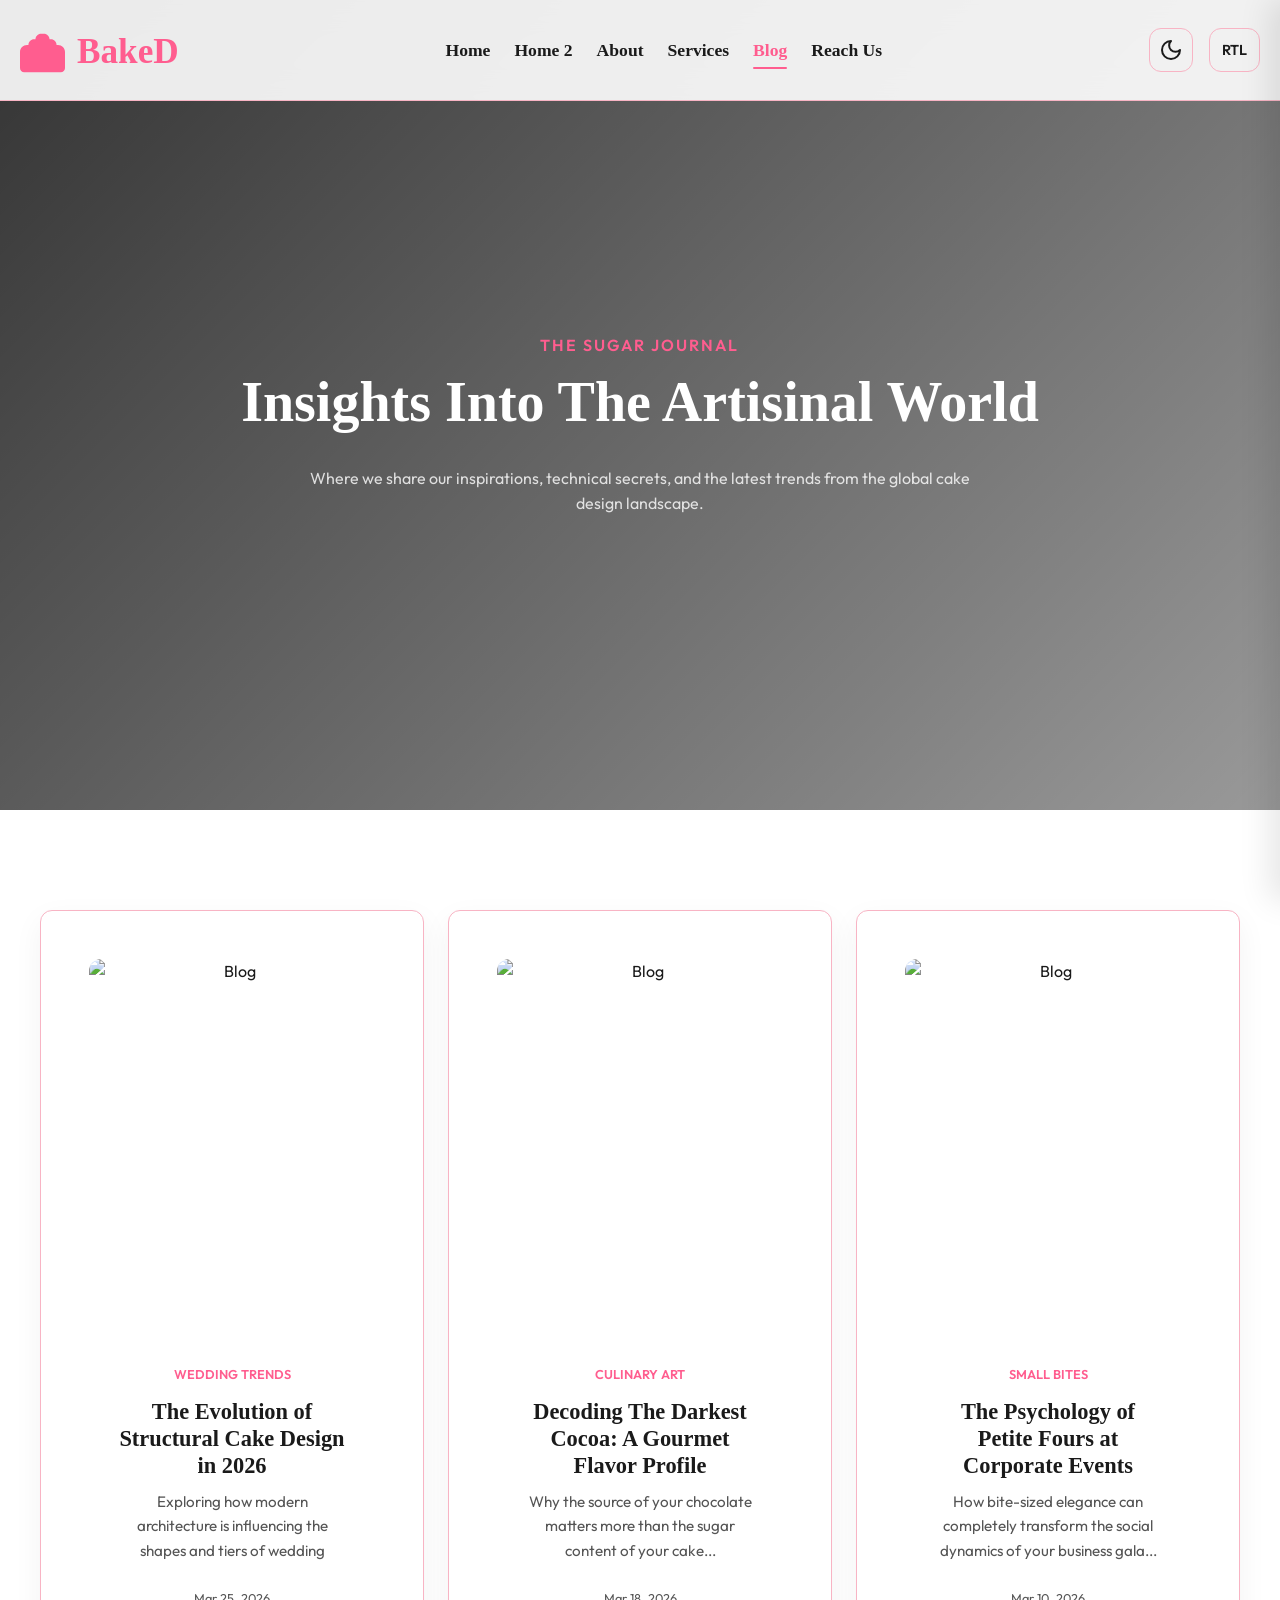
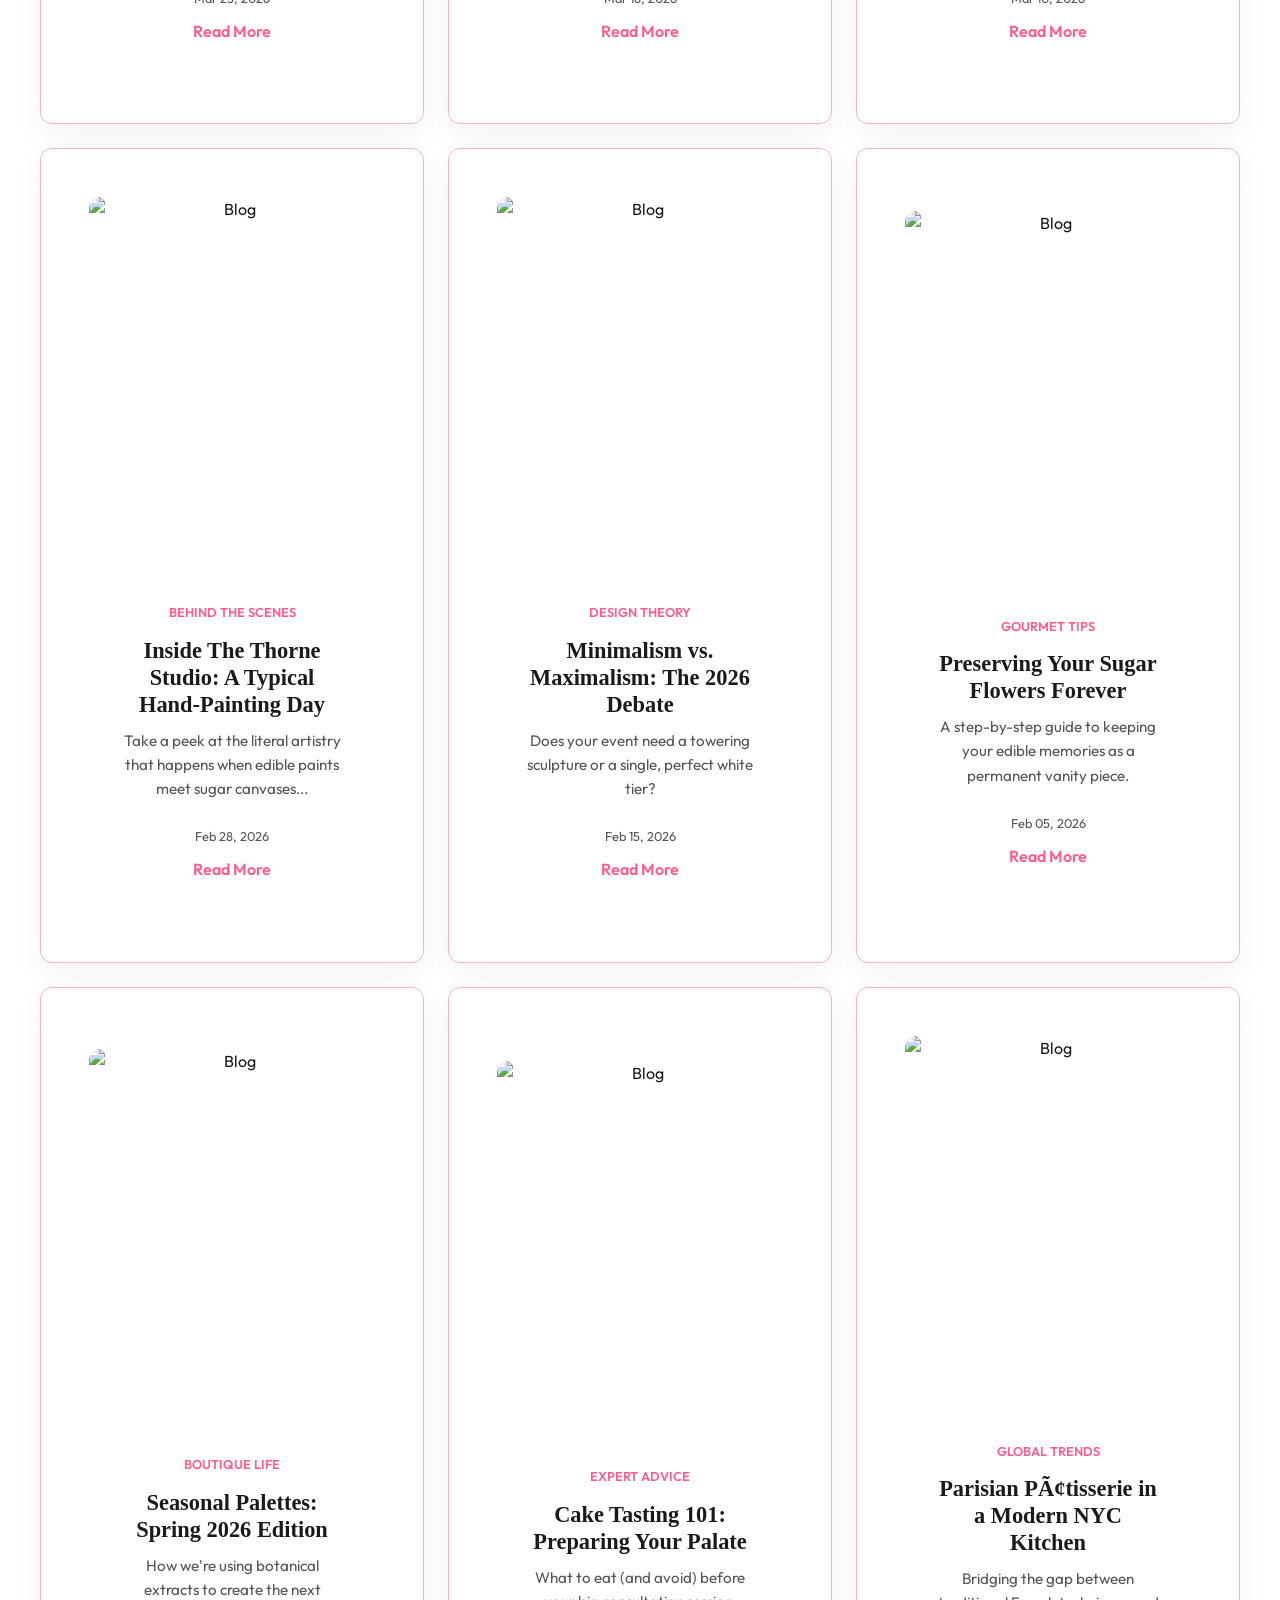
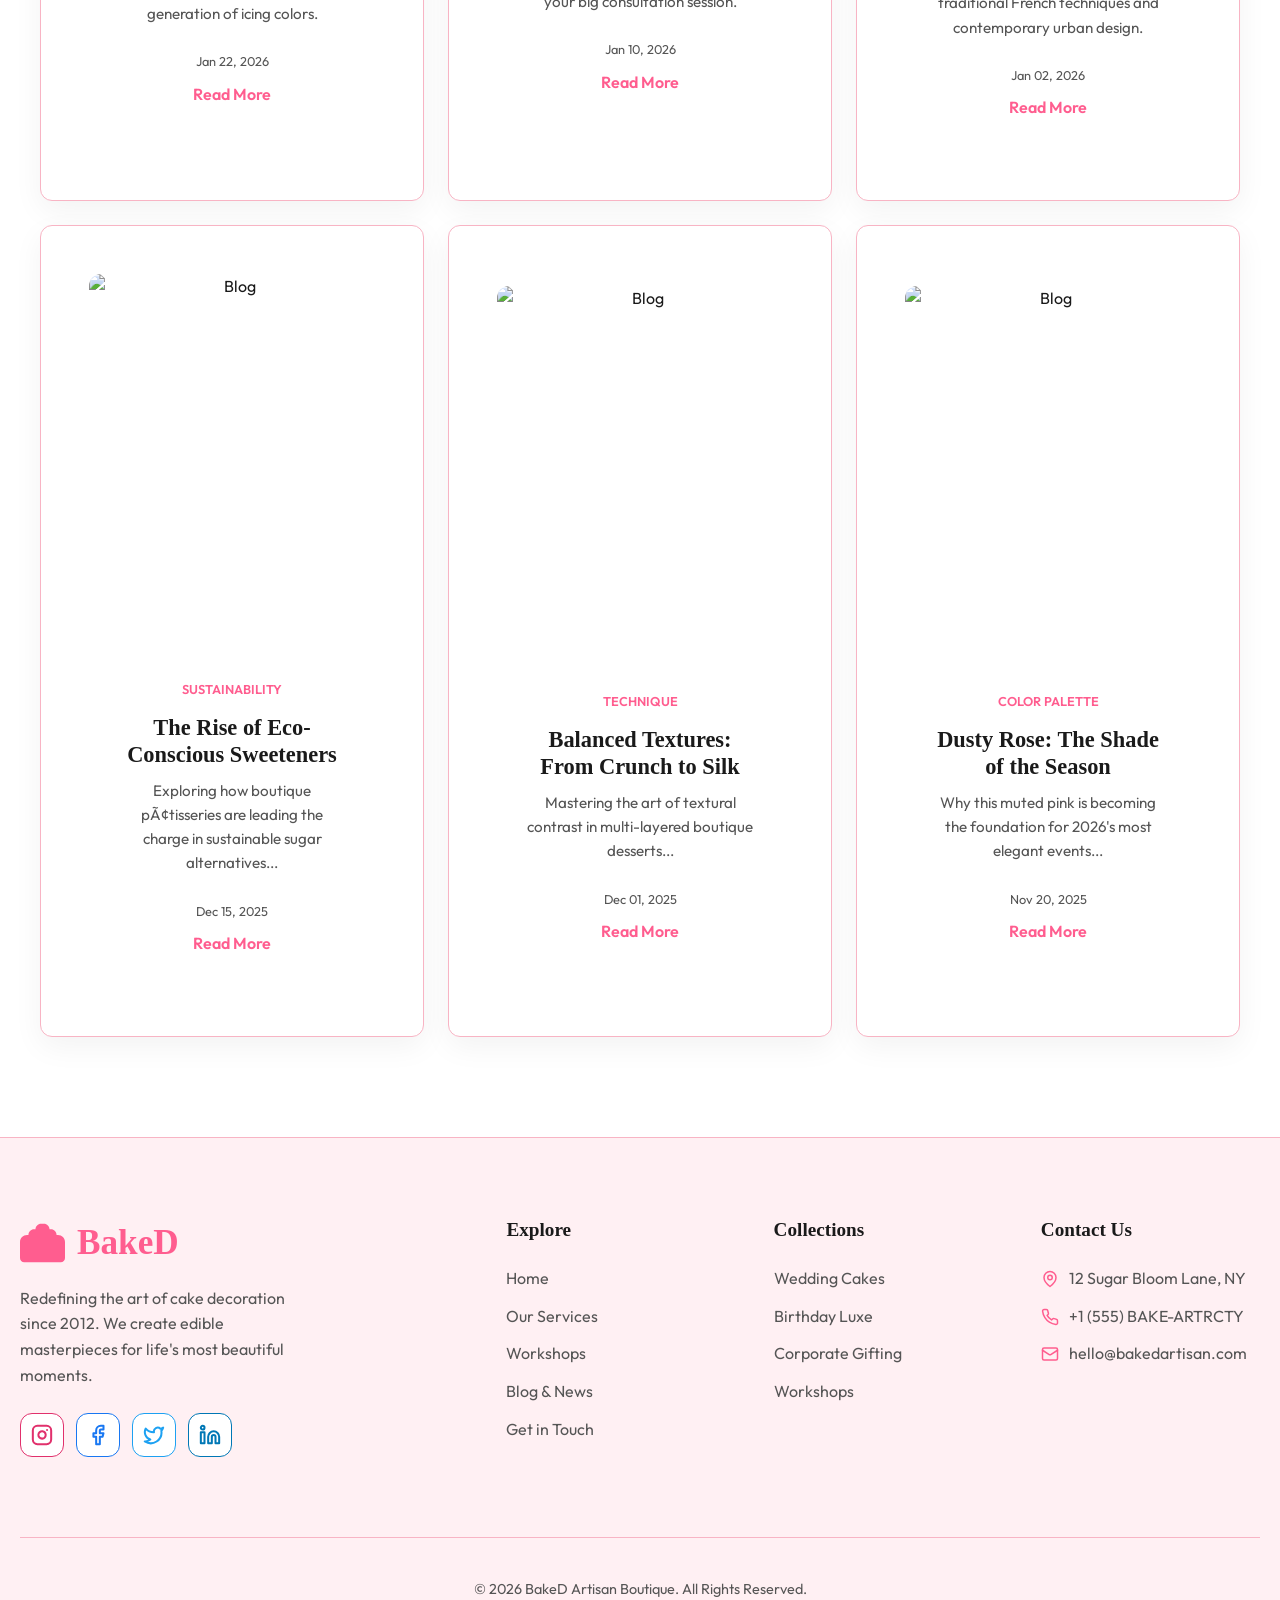
==== commit 0e7f47d5: "U" ====
--- a/blog.html
+++ b/blog.html
@@ -1,4 +1,4 @@
-﻿<!DOCTYPE html>
+<!DOCTYPE html>
 <html lang="en" dir="ltr" data-theme="light">
 
 <head>
@@ -20,16 +20,16 @@
             <nav class="nav-links">
                 <a href="index.html" class="nav-link">Home</a>
                 <a href="home2.html" class="nav-link">Home 2</a>
+                                <a href="workshops.html" class="nav-link">About</a>
+
                 <a href="services.html" class="nav-link">Services</a>
-                <a href="workshops.html" class="nav-link">Workshops</a>
                 <a href="blog.html" class="nav-link active">Blog</a>
-                <a href="contact.html" class="nav-link">Contact</a>
+                <a href="contact.html" class="nav-link">Reach Us</a>
             </nav>
 
             <div class="nav-actions">
                 <button class="theme-toggle"><svg data-lucide="moon" class="moon-icon" viewBox="0 0 24 24" fill="none" stroke="currentColor" stroke-width="2" stroke-linecap="round" stroke-linejoin="round" style="display: block;"><path d="M12 3a6 6 0 0 0 9 9 9 9 0 1 1-9-9Z"/></svg><svg data-lucide="sun" class="sun-icon" viewBox="0 0 24 24" fill="none" stroke="currentColor" stroke-width="2" stroke-linecap="round" stroke-linejoin="round" style="display: none;"><circle cx="12" cy="12" r="4"/><path d="M12 2v2"/><path d="M12 20v2"/><path d="m4.93 4.93 1.41 1.41"/><path d="m17.66 17.66 1.41 1.41"/><path d="M2 12h2"/><path d="M20 12h2"/><path d="m6.34 17.66-1.41 1.41"/><path d="m19.07 4.93-1.41 1.41"/></svg></button>
-                <button class="rtl-toggle"><svg data-lucide="languages" viewBox="0 0 24 24" fill="none" stroke="currentColor" stroke-width="2" stroke-linecap="round" stroke-linejoin="round" style="width: 24px; height: 24px;"><path d="m5 8 6 6"/><path d="m4 14 6-6 2-3"/><path d="M2 5h12"/><path d="M7 2h1"/><path d="m22 22-5-10-5 10"/><path d="M14 18h6"/></svg></button>
-                <a href="login.html" class="btn btn-primary nav-login-btn" style="padding: 10px 24px;">Login</a>
+                <button class="rtl-toggle"><span>RTL</span></button>
                 <button class="menu-btn">
                     <svg viewBox="0 0 24 24" fill="none" stroke="currentColor" stroke-width="2" stroke-linecap="round" stroke-linejoin="round"><line x1="4" x2="20" y1="12" y2="12"/><line x1="4" x2="20" y1="6" y2="6"/><line x1="4" x2="20" y1="18" y2="18"/></svg>
                 </button>
@@ -46,19 +46,19 @@
         <nav style="display: flex; flex-direction: column; gap: 20px;">
             <a href="index.html" class="nav-link">Home</a>
             <a href="home2.html" class="nav-link">Home 2</a>
+            <a href="workshops.html" class="nav-link">About</a>
             <a href="services.html" class="nav-link">Services</a>
-            <a href="workshops.html" class="nav-link">Workshops</a>
+            
             <a href="blog.html" class="nav-link">Blog</a>
-            <a href="contact.html" class="nav-link">Contact</a>
-            <a href="login.html" class="btn btn-primary">Login</a>
+            <a href="contact.html" class="nav-link">Reach Us</a>
         </nav>
         <div style="margin-top: auto; display: flex; gap: 20px; justify-content: center;">
             <button class="theme-toggle" style="background: var(--bg-secondary); width: 50px; height: 50px;"><svg data-lucide="moon" class="moon-icon" viewBox="0 0 24 24" fill="none" stroke="currentColor" stroke-width="2" stroke-linecap="round" stroke-linejoin="round" style="display: block;"><path d="M12 3a6 6 0 0 0 9 9 9 9 0 1 1-9-9Z"/></svg><svg data-lucide="sun" class="sun-icon" viewBox="0 0 24 24" fill="none" stroke="currentColor" stroke-width="2" stroke-linecap="round" stroke-linejoin="round" style="display: none;"><circle cx="12" cy="12" r="4"/><path d="M12 2v2"/><path d="M12 20v2"/><path d="m4.93 4.93 1.41 1.41"/><path d="m17.66 17.66 1.41 1.41"/><path d="M2 12h2"/><path d="M20 12h2"/><path d="m6.34 17.66-1.41 1.41"/><path d="m19.07 4.93-1.41 1.41"/></svg></button>
-            <button class="rtl-toggle" style="background: var(--bg-secondary); width: 50px; height: 50px;"><svg data-lucide="languages" viewBox="0 0 24 24" fill="none" stroke="currentColor" stroke-width="2" stroke-linecap="round" stroke-linejoin="round" style="width: 24px; height: 24px;"><path d="m5 8 6 6"/><path d="m4 14 6-6 2-3"/><path d="M2 5h12"/><path d="M7 2h1"/><path d="m22 22-5-10-5 10"/><path d="M14 18h6"/></svg></button>
+            <button class="rtl-toggle" style="background: var(--bg-secondary); width: auto; min-width: 50px; height: 50px; padding: 0 15px;"><span>RTL</span></button>
         </div>
     </div>
 
-    <!-- Hero Section (Background Style) -->
+    <!-- Hero Section -->
     <section class="hero-bg"
         style="background-image: url('https://preview.redd.it/second-month-of-bujo-and-second-christmas-living-in-japan-i-v0-8t2ryq1jc7021.jpg?width=640&crop=smart&auto=webp&s=31183f0bd12d35534b7434c131700a85e7d2164d');">
         <div class="container" data-animate>
@@ -84,7 +84,7 @@
                         <h3 style="margin: 15px 0 10px; font-size: 1.4rem;">The Evolution of Structural Cake Design in
                             2026</h3>
                         <p style="color: var(--text-secondary); font-size: 0.95rem; margin-bottom: 25px;">Exploring how
-                            modern architecture is influencing the shapes and tiers of wedding masterpieces...</p>
+                            modern architecture is influencing the shapes and tiers of wedding</p>
                         <div
                             style="display: flex; flex-direction: column; align-items: center; gap: 10px; width: 100%;">
                             <span style="font-size: 0.8rem; color: var(--text-secondary);">Mar 25, 2026</span>
@@ -406,12 +406,3 @@
 </body>
 
 </html>
-
-
-
-
-
-
-
-
-
--- a/style.css
+++ b/style.css
@@ -364,7 +364,7 @@
   justify-content: center;
   border-radius: 12px;
   transition: var(--transition);
-  border: 1px solid transparent;
+  border: 1px solid var(--border-color);
 }
 
 .theme-toggle i,
@@ -1052,3 +1052,54 @@
     right: 20px;
   }
 }
+
+/* RTL Toggle Enhancements */
+.rtl-toggle {
+    width: auto !important;
+    padding: 0 12px;
+    gap: 8px;
+}
+
+.rtl-toggle span {
+    font-size: 0.9rem;
+    font-weight: 600;
+    font-family: var(--font-body);
+}
+
+/* Auth Toggles Transparency Override */
+.auth-toggles .theme-toggle,
+.auth-toggles .rtl-toggle {
+    border-color: transparent !important;
+}
+
+/* Global Hero Fixes for 360px */
+@media (max-width: 360px) {
+  .hero-bg h1, 
+  .premium-hero h1 {
+    font-size: 2.2rem !important;
+    line-height: 1.2 !important;
+    margin: 15px 0 !important;
+  }
+  .hero-bg .container,
+  .premium-hero .container {
+    padding: 0 15px !important;
+  }
+  .hero-bg .section-subtitle,
+  .premium-hero span:first-child:not(nav span):not(.logo span) {
+    letter-spacing: 2px !important;
+    font-size: 0.9rem !important;
+    display: block !important;
+  }
+  .hero-bg p,
+  .premium-hero p {
+    font-size: 1rem !important;
+    margin-bottom: 25px !important;
+    padding: 0 10px !important;
+  }
+  .hero-bg .btn,
+  .premium-hero .btn {
+    min-width: 100% !important;
+    margin-bottom: 10px !important;
+    justify-content: center !important;
+  }
+}
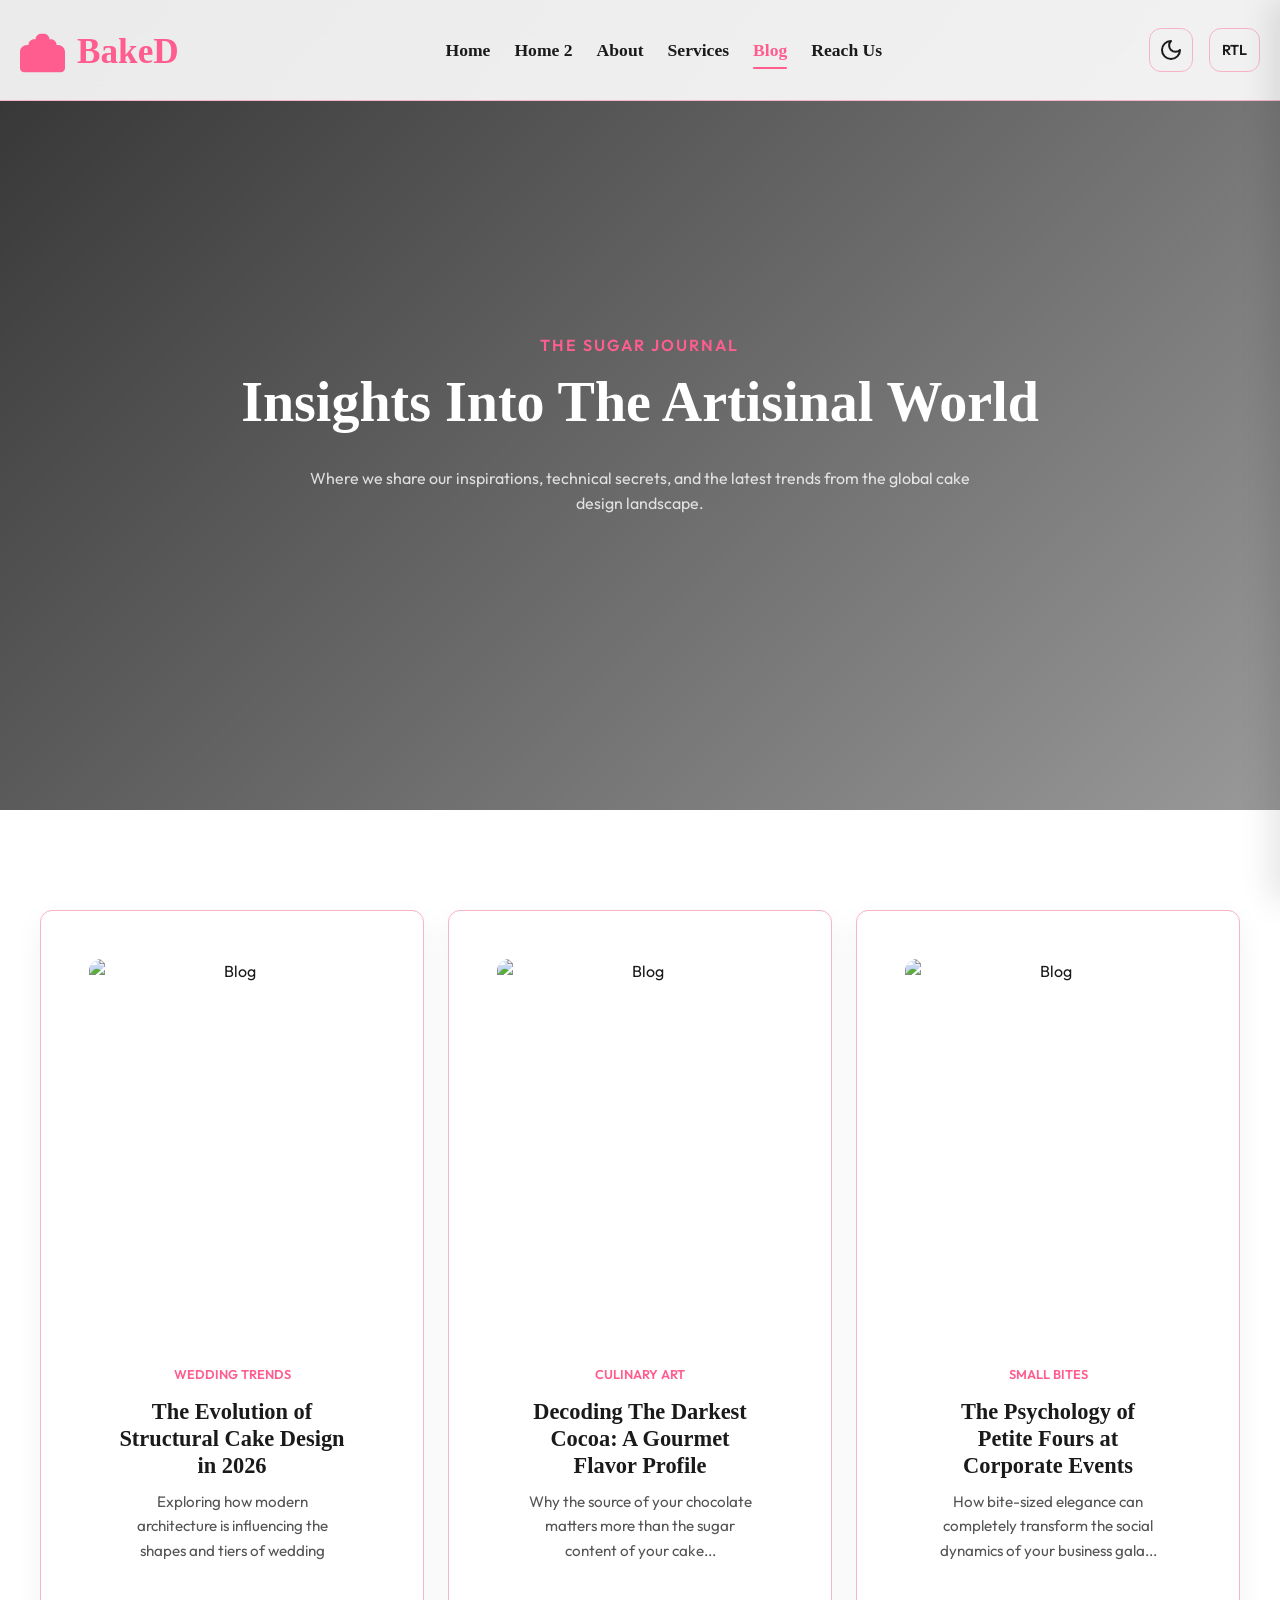
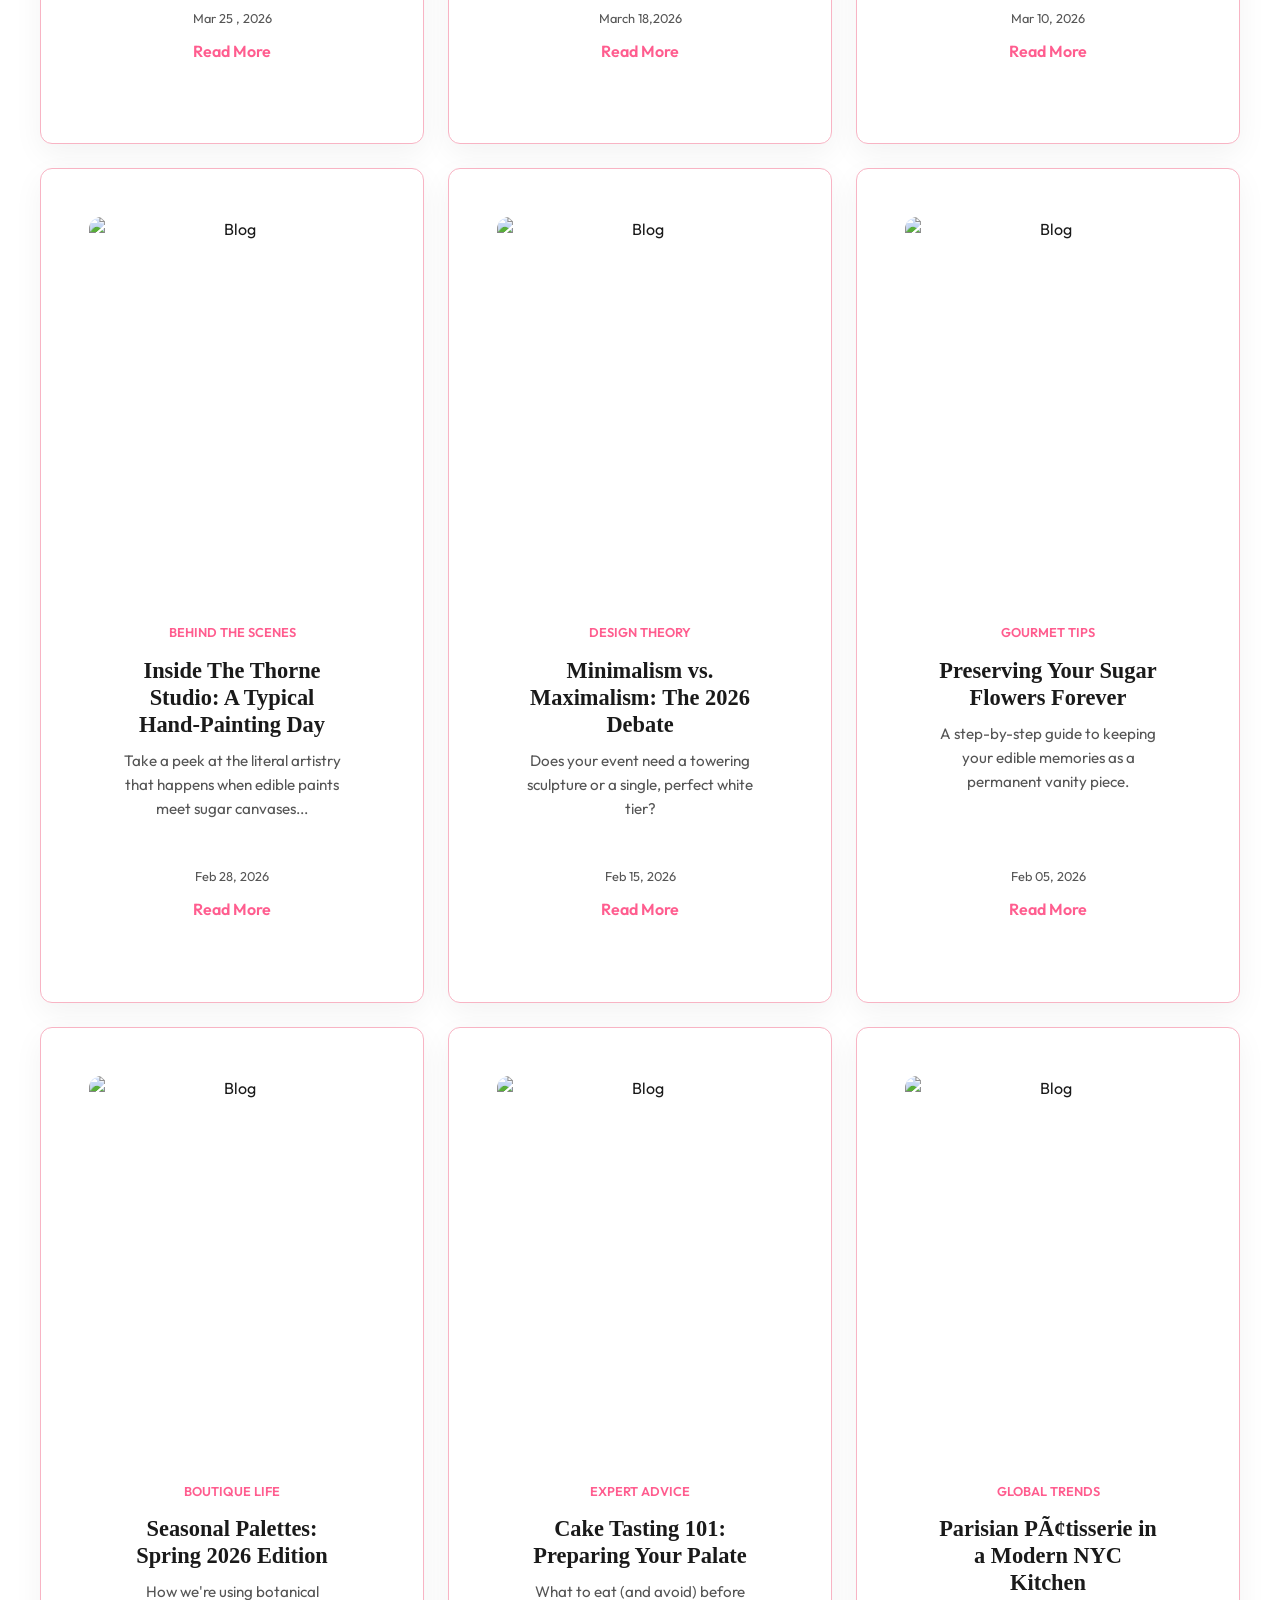
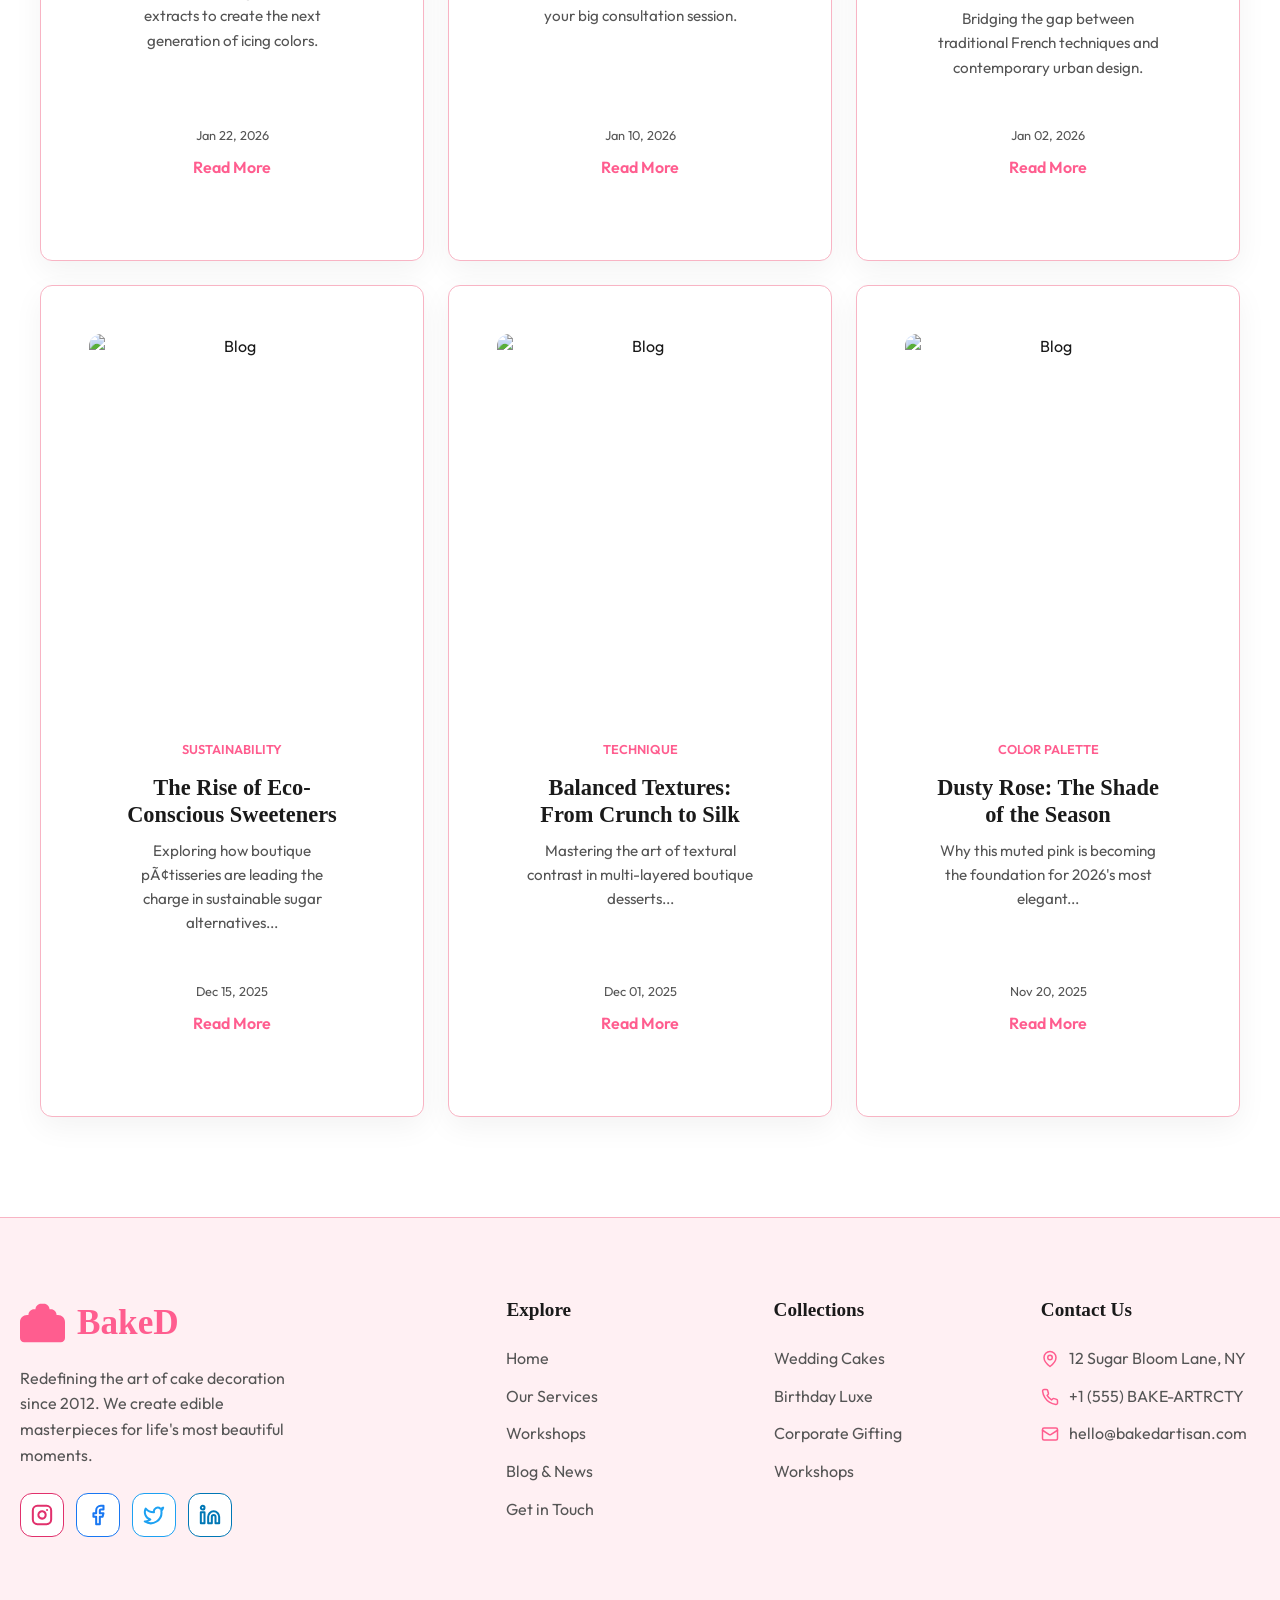
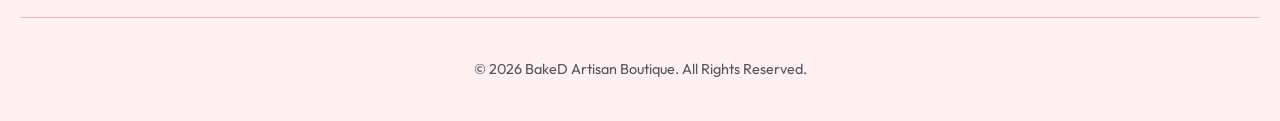
==== commit dbb06e30: "Add files via upload" ====
--- a/blog.html
+++ b/blog.html
@@ -2,7 +2,8 @@
 <html lang="en" dir="ltr" data-theme="light">
 
 <head>
-    <link rel="icon" href="data:image/svg+xml,<svg xmlns='http://www.w3.org/2000/svg' viewBox='0 0 512 512'><path fill='%23FF5D8F' d='M416 192c0-35.3-28.7-64-64-64h-16c0-35.3-28.7-64-64-64h-32c-35.3 0-64 28.7-64 64h-16c-35.3 0-64 28.7-64 64v32h320v-32zM80 448c0 17.7 14.3 32 32 32h288c17.7 0 32-14.3 32-32v-160H80v160zm352-256H80c-44.2 0-80 35.8-80 80v184c0 26.5 21.5 48 48 48h416c26.5 0 48-21.5 48-48V272c0-44.2-35.8-80-80-80z'/></svg>">
+    <link rel="icon"
+        href="data:image/svg+xml,<svg xmlns='http://www.w3.org/2000/svg' viewBox='0 0 512 512'><path fill='%23FF5D8F' d='M416 192c0-35.3-28.7-64-64-64h-16c0-35.3-28.7-64-64-64h-32c-35.3 0-64 28.7-64 64h-16c-35.3 0-64 28.7-64 64v32h320v-32zM80 448c0 17.7 14.3 32 32 32h288c17.7 0 32-14.3 32-32v-160H80v160zm352-256H80c-44.2 0-80 35.8-80 80v184c0 26.5 21.5 48 48 48h416c26.5 0 48-21.5 48-48V272c0-44.2-35.8-80-80-80z'/></svg>">
     <meta charset="UTF-8">
     <meta name="viewport" content="width=device-width, initial-scale=1.0">
     <title>Blog & Insights | BakeD Artisan Boutique</title>
@@ -15,12 +16,15 @@
     <!-- Shared Navbar -->
     <header class="navbar">
         <div class="container nav-container">
-            <a href="index.html" class="logo"><svg viewBox="0 0 512 512" xmlns="http://www.w3.org/2000/svg"><path d="M416 192c0-35.3-28.7-64-64-64h-16c0-35.3-28.7-64-64-64h-32c-35.3 0-64 28.7-64 64h-16c-35.3 0-64 28.7-64 64v32h320v-32zM80 448c0 17.7 14.3 32 32 32h288c17.7 0 32-14.3 32-32v-160H80v160zm352-256H80c-44.2 0-80 35.8-80 80v184c0 26.5 21.5 48 48 48h416c26.5 0 48-21.5 48-48V272c0-44.2-35.8-80-80-80z"/></svg><span>BakeD</span></a>
+            <a href="index.html" class="logo"><svg viewBox="0 0 512 512" xmlns="http://www.w3.org/2000/svg">
+                    <path
+                        d="M416 192c0-35.3-28.7-64-64-64h-16c0-35.3-28.7-64-64-64h-32c-35.3 0-64 28.7-64 64h-16c-35.3 0-64 28.7-64 64v32h320v-32zM80 448c0 17.7 14.3 32 32 32h288c17.7 0 32-14.3 32-32v-160H80v160zm352-256H80c-44.2 0-80 35.8-80 80v184c0 26.5 21.5 48 48 48h416c26.5 0 48-21.5 48-48V272c0-44.2-35.8-80-80-80z" />
+                </svg><span>BakeD</span></a>
 
             <nav class="nav-links">
                 <a href="index.html" class="nav-link">Home</a>
                 <a href="home2.html" class="nav-link">Home 2</a>
-                                <a href="workshops.html" class="nav-link">About</a>
+                <a href="workshops.html" class="nav-link">About</a>
 
                 <a href="services.html" class="nav-link">Services</a>
                 <a href="blog.html" class="nav-link active">Blog</a>
@@ -28,10 +32,30 @@
             </nav>
 
             <div class="nav-actions">
-                <button class="theme-toggle"><svg data-lucide="moon" class="moon-icon" viewBox="0 0 24 24" fill="none" stroke="currentColor" stroke-width="2" stroke-linecap="round" stroke-linejoin="round" style="display: block;"><path d="M12 3a6 6 0 0 0 9 9 9 9 0 1 1-9-9Z"/></svg><svg data-lucide="sun" class="sun-icon" viewBox="0 0 24 24" fill="none" stroke="currentColor" stroke-width="2" stroke-linecap="round" stroke-linejoin="round" style="display: none;"><circle cx="12" cy="12" r="4"/><path d="M12 2v2"/><path d="M12 20v2"/><path d="m4.93 4.93 1.41 1.41"/><path d="m17.66 17.66 1.41 1.41"/><path d="M2 12h2"/><path d="M20 12h2"/><path d="m6.34 17.66-1.41 1.41"/><path d="m19.07 4.93-1.41 1.41"/></svg></button>
+                <button class="theme-toggle"><svg data-lucide="moon" class="moon-icon" viewBox="0 0 24 24" fill="none"
+                        stroke="currentColor" stroke-width="2" stroke-linecap="round" stroke-linejoin="round"
+                        style="display: block;">
+                        <path d="M12 3a6 6 0 0 0 9 9 9 9 0 1 1-9-9Z" />
+                    </svg><svg data-lucide="sun" class="sun-icon" viewBox="0 0 24 24" fill="none" stroke="currentColor"
+                        stroke-width="2" stroke-linecap="round" stroke-linejoin="round" style="display: none;">
+                        <circle cx="12" cy="12" r="4" />
+                        <path d="M12 2v2" />
+                        <path d="M12 20v2" />
+                        <path d="m4.93 4.93 1.41 1.41" />
+                        <path d="m17.66 17.66 1.41 1.41" />
+                        <path d="M2 12h2" />
+                        <path d="M20 12h2" />
+                        <path d="m6.34 17.66-1.41 1.41" />
+                        <path d="m19.07 4.93-1.41 1.41" />
+                    </svg></button>
                 <button class="rtl-toggle"><span>RTL</span></button>
                 <button class="menu-btn">
-                    <svg viewBox="0 0 24 24" fill="none" stroke="currentColor" stroke-width="2" stroke-linecap="round" stroke-linejoin="round"><line x1="4" x2="20" y1="12" y2="12"/><line x1="4" x2="20" y1="6" y2="6"/><line x1="4" x2="20" y1="18" y2="18"/></svg>
+                    <svg viewBox="0 0 24 24" fill="none" stroke="currentColor" stroke-width="2" stroke-linecap="round"
+                        stroke-linejoin="round">
+                        <line x1="4" x2="20" y1="12" y2="12" />
+                        <line x1="4" x2="20" y1="6" y2="6" />
+                        <line x1="4" x2="20" y1="18" y2="18" />
+                    </svg>
                 </button>
             </div>
         </div>
@@ -41,20 +65,39 @@
     <div class="overlay"></div>
     <div class="drawer">
         <div style="display: flex; justify-content: space-between; align-items: center; margin-bottom: 30px;">
-            <a href="index.html" class="logo"><svg viewBox="0 0 512 512" xmlns="http://www.w3.org/2000/svg"><path d="M416 192c0-35.3-28.7-64-64-64h-16c0-35.3-28.7-64-64-64h-32c-35.3 0-64 28.7-64 64h-16c-35.3 0-64 28.7-64 64v32h320v-32zM80 448c0 17.7 14.3 32 32 32h288c17.7 0 32-14.3 32-32v-160H80v160zm352-256H80c-44.2 0-80 35.8-80 80v184c0 26.5 21.5 48 48 48h416c26.5 0 48-21.5 48-48V272c0-44.2-35.8-80-80-80z"/></svg><span>BakeD</span></a>
+            <a href="index.html" class="logo"><svg viewBox="0 0 512 512" xmlns="http://www.w3.org/2000/svg">
+                    <path
+                        d="M416 192c0-35.3-28.7-64-64-64h-16c0-35.3-28.7-64-64-64h-32c-35.3 0-64 28.7-64 64h-16c-35.3 0-64 28.7-64 64v32h320v-32zM80 448c0 17.7 14.3 32 32 32h288c17.7 0 32-14.3 32-32v-160H80v160zm352-256H80c-44.2 0-80 35.8-80 80v184c0 26.5 21.5 48 48 48h416c26.5 0 48-21.5 48-48V272c0-44.2-35.8-80-80-80z" />
+                </svg><span>BakeD</span></a>
         </div>
         <nav style="display: flex; flex-direction: column; gap: 20px;">
             <a href="index.html" class="nav-link">Home</a>
             <a href="home2.html" class="nav-link">Home 2</a>
             <a href="workshops.html" class="nav-link">About</a>
             <a href="services.html" class="nav-link">Services</a>
-            
+
             <a href="blog.html" class="nav-link">Blog</a>
             <a href="contact.html" class="nav-link">Reach Us</a>
         </nav>
         <div style="margin-top: auto; display: flex; gap: 20px; justify-content: center;">
-            <button class="theme-toggle" style="background: var(--bg-secondary); width: 50px; height: 50px;"><svg data-lucide="moon" class="moon-icon" viewBox="0 0 24 24" fill="none" stroke="currentColor" stroke-width="2" stroke-linecap="round" stroke-linejoin="round" style="display: block;"><path d="M12 3a6 6 0 0 0 9 9 9 9 0 1 1-9-9Z"/></svg><svg data-lucide="sun" class="sun-icon" viewBox="0 0 24 24" fill="none" stroke="currentColor" stroke-width="2" stroke-linecap="round" stroke-linejoin="round" style="display: none;"><circle cx="12" cy="12" r="4"/><path d="M12 2v2"/><path d="M12 20v2"/><path d="m4.93 4.93 1.41 1.41"/><path d="m17.66 17.66 1.41 1.41"/><path d="M2 12h2"/><path d="M20 12h2"/><path d="m6.34 17.66-1.41 1.41"/><path d="m19.07 4.93-1.41 1.41"/></svg></button>
-            <button class="rtl-toggle" style="background: var(--bg-secondary); width: auto; min-width: 50px; height: 50px; padding: 0 15px;"><span>RTL</span></button>
+            <button class="theme-toggle" style="background: var(--bg-secondary); width: 50px; height: 50px;"><svg
+                    data-lucide="moon" class="moon-icon" viewBox="0 0 24 24" fill="none" stroke="currentColor"
+                    stroke-width="2" stroke-linecap="round" stroke-linejoin="round" style="display: block;">
+                    <path d="M12 3a6 6 0 0 0 9 9 9 9 0 1 1-9-9Z" />
+                </svg><svg data-lucide="sun" class="sun-icon" viewBox="0 0 24 24" fill="none" stroke="currentColor"
+                    stroke-width="2" stroke-linecap="round" stroke-linejoin="round" style="display: none;">
+                    <circle cx="12" cy="12" r="4" />
+                    <path d="M12 2v2" />
+                    <path d="M12 20v2" />
+                    <path d="m4.93 4.93 1.41 1.41" />
+                    <path d="m17.66 17.66 1.41 1.41" />
+                    <path d="M2 12h2" />
+                    <path d="M20 12h2" />
+                    <path d="m6.34 17.66-1.41 1.41" />
+                    <path d="m19.07 4.93-1.41 1.41" />
+                </svg></button>
+            <button class="rtl-toggle"
+                style="background: var(--bg-secondary); width: auto; min-width: 50px; height: 50px; padding: 0 15px;"><span>RTL</span></button>
         </div>
     </div>
 
@@ -72,9 +115,10 @@
     <!-- Blog Grid Content -->
     <section class="section">
         <div class="container">
-            <div class="grid" style="grid-template-columns: repeat(3, 1fr);">
+            <div class="grid blog-grid" style="grid-template-columns: repeat(3, 1fr);">
                 <!-- Blog Item 1 -->
-                <div class="card" data-animate style="align-items: center; text-align: center; background: var(--bg-primary);">
+                <div class="card" data-animate
+                    style="align-items: center; text-align: center; background: var(--bg-primary);">
                     <img src="https://sweetmantra.in/wp-content/uploads/2025/03/Painting-cake-for-girl.jpg" alt="Blog"
                         style="width: 100%; height: 350px; object-fit: cover; border-radius: 12px; margin-bottom: 25px;">
                     <div style="padding: 30px; display: flex; flex-direction: column; align-items: center;">
@@ -87,7 +131,7 @@
                             modern architecture is influencing the shapes and tiers of wedding</p>
                         <div
                             style="display: flex; flex-direction: column; align-items: center; gap: 10px; width: 100%;">
-                            <span style="font-size: 0.8rem; color: var(--text-secondary);">Mar 25, 2026</span>
+                            <span style="font-size: 0.8rem; color: var(--text-secondary);">Mar 25 , 2026</span>
                             <a href="#" style="color: var(--color-primary); font-weight: 600;">Read More <i
                                     data-lucide="arrow-right"
                                     style="width: 16px; display: inline; vertical-align: middle;"></i></a>
@@ -95,7 +139,8 @@
                     </div>
                 </div>
                 <!-- Blog Item 2 -->
-                <div class="card" data-animate style="align-items: center; text-align: center; background: var(--bg-primary);">
+                <div class="card" data-animate
+                    style="align-items: center; text-align: center; background: var(--bg-primary);">
                     <img src="https://encrypted-tbn0.gstatic.com/images?q=tbn:ANd9GcQw5iUVDnZwtebTvE_FvxzXkI84Rtv8BPM3tA&s"
                         alt="Blog"
                         style="width: 100%; height: 350px; object-fit: cover; border-radius: 12px; margin-bottom: 25px;">
@@ -109,7 +154,7 @@
                             of your chocolate matters more than the sugar content of your cake...</p>
                         <div
                             style="display: flex; flex-direction: column; align-items: center; gap: 10px; width: 100%;">
-                            <span style="font-size: 0.8rem; color: var(--text-secondary);">Mar 18, 2026</span>
+                            <span style="font-size: 0.8rem; color: var(--text-secondary);">March 18,2026</span>
                             <a href="#" style="color: var(--color-primary); font-weight: 600;">Read More <i
                                     data-lucide="arrow-right"
                                     style="width: 16px; display: inline; vertical-align: middle;"></i></a>
@@ -117,7 +162,8 @@
                     </div>
                 </div>
                 <!-- Blog Item 3 -->
-                <div class="card" data-animate style="align-items: center; text-align: center; background: var(--bg-primary);">
+                <div class="card" data-animate
+                    style="align-items: center; text-align: center; background: var(--bg-primary);">
                     <img src="https://media.istockphoto.com/id/171360702/photo/overhead-view-of-tray-with-cupcakes.jpg?s=612x612&w=0&k=20&c=BA2icTFf-GWmcCqQeYLZ72P_sQngIYLR-E8vuAHPmy4="
                         alt="Blog"
                         style="width: 100%; height: 350px; object-fit: cover; border-radius: 12px; margin-bottom: 25px;">
@@ -140,7 +186,8 @@
                 </div>
 
                 <!-- Blog Item 4 -->
-                <div class="card" data-animate style="align-items: center; text-align: center; background: var(--bg-primary);">
+                <div class="card" data-animate
+                    style="align-items: center; text-align: center; background: var(--bg-primary);">
                     <img src="https://encrypted-tbn0.gstatic.com/images?q=tbn:ANd9GcSWsmv5SHAvZApEMNGYNzbqGmxHGbhuXmhnFg&s"
                         alt="Blog"
                         style="width: 100%; height: 350px; object-fit: cover; border-radius: 12px; margin-bottom: 25px;">
@@ -163,7 +210,8 @@
                 </div>
 
                 <!-- Blog Item 5 -->
-                <div class="card" data-animate style="align-items: center; text-align: center; background: var(--bg-primary);">
+                <div class="card" data-animate
+                    style="align-items: center; text-align: center; background: var(--bg-primary);">
                     <img src="https://encrypted-tbn0.gstatic.com/images?q=tbn:ANd9GcQRrgywqb0AwTo9V7MKp0KuvUpof0XJ9FcccA&s"
                         alt="Blog"
                         style="width: 100%; height: 350px; object-fit: cover; border-radius: 12px; margin-bottom: 25px;">
@@ -186,7 +234,8 @@
                 </div>
 
                 <!-- Blog Item 6 -->
-                <div class="card" data-animate style="align-items: center; text-align: center; background: var(--bg-primary);">
+                <div class="card" data-animate
+                    style="align-items: center; text-align: center; background: var(--bg-primary);">
                     <img src="https://www.inspiredtaste.net/wp-content/uploads/2025/04/Banana-Cake-Recipe-2.jpg"
                         alt="Blog"
                         style="width: 100%; height: 350px; object-fit: cover; border-radius: 12px; margin-bottom: 25px;">
@@ -208,7 +257,8 @@
                 </div>
 
                 <!-- Blog Item 7 -->
-                <div class="card" data-animate style="align-items: center; text-align: center; background: var(--bg-primary);">
+                <div class="card" data-animate
+                    style="align-items: center; text-align: center; background: var(--bg-primary);">
                     <img src="https://im.whatshot.in/img/2019/May/og-2-1557383487.jpg" alt="Blog"
                         style="width: 100%; height: 350px; object-fit: cover; border-radius: 12px; margin-bottom: 25px;">
                     <div style="padding: 30px; display: flex; flex-direction: column; align-items: center;">
@@ -229,7 +279,8 @@
                 </div>
 
                 <!-- Blog Item 8 -->
-                <div class="card" data-animate style="align-items: center; text-align: center; background: var(--bg-primary);">
+                <div class="card" data-animate
+                    style="align-items: center; text-align: center; background: var(--bg-primary);">
                     <img src="https://encrypted-tbn0.gstatic.com/images?q=tbn:ANd9GcRDWMac_nHLA5JUAWxBEfzxcXkpTRaFhcvFBQ&s"
                         alt="Blog"
                         style="width: 100%; height: 350px; object-fit: cover; border-radius: 12px; margin-bottom: 25px;">
@@ -251,7 +302,8 @@
                 </div>
 
                 <!-- Blog Item 9 -->
-                <div class="card" data-animate style="align-items: center; text-align: center; background: var(--bg-primary);">
+                <div class="card" data-animate
+                    style="align-items: center; text-align: center; background: var(--bg-primary);">
                     <img src="https://encrypted-tbn0.gstatic.com/images?q=tbn:ANd9GcQe7dpv9uUsmQHLuBShO7GOZrwx1_A9UzB3Ow&s"
                         alt="Blog"
                         style="width: 100%; height: 350px; object-fit: cover; border-radius: 12px; margin-bottom: 25px;">
@@ -274,7 +326,8 @@
                 </div>
 
                 <!-- Blog Item 10 -->
-                <div class="card" data-animate style="align-items: center; text-align: center; background: var(--bg-primary);">
+                <div class="card" data-animate
+                    style="align-items: center; text-align: center; background: var(--bg-primary);">
                     <img src="https://images.unsplash.com/photo-1540331547168-8b63109225b7?auto=format&fit=crop&q=80&w=800"
                         alt="Blog"
                         style="width: 100%; height: 350px; object-fit: cover; border-radius: 12px; margin-bottom: 25px;">
@@ -295,7 +348,8 @@
                 </div>
 
                 <!-- Blog Item 11 -->
-                <div class="card" data-animate style="align-items: center; text-align: center; background: var(--bg-primary);">
+                <div class="card" data-animate
+                    style="align-items: center; text-align: center; background: var(--bg-primary);">
                     <img src="https://images.unsplash.com/photo-1488477181946-6428a0291777?auto=format&fit=crop&q=80&w=800"
                         alt="Blog"
                         style="width: 100%; height: 350px; object-fit: cover; border-radius: 12px; margin-bottom: 25px;">
@@ -316,7 +370,8 @@
                 </div>
 
                 <!-- Blog Item 12 -->
-                <div class="card" data-animate style="align-items: center; text-align: center; background: var(--bg-primary);">
+                <div class="card" data-animate
+                    style="align-items: center; text-align: center; background: var(--bg-primary);">
                     <img src="https://www.pastelcolorpalettes.com/images/image-palette/vanilla-and-buttercream-cake.png"
                         alt="Blog"
                         style="width: 100%; height: 350px; object-fit: cover; border-radius: 12px; margin-bottom: 25px;">
@@ -326,7 +381,7 @@
                             Palette</span>
                         <h3 style="margin: 15px 0 10px; font-size: 1.4rem;">Dusty Rose: The Shade of the Season</h3>
                         <p style="color: var(--text-secondary); font-size: 0.95rem; margin-bottom: 25px;">Why this muted
-                            pink is becoming the foundation for 2026's most elegant events...</p>
+                            pink is becoming the foundation for 2026's most elegant...</p>
                         <div
                             style="display: flex; flex-direction: column; align-items: center; gap: 10px; width: 100%;">
                             <span style="font-size: 0.8rem; color: var(--text-secondary);">Nov 20, 2025</span>
@@ -344,14 +399,35 @@
         <div class="container">
             <div class="footer-grid">
                 <div class="footer-column">
-                    <a href="index.html" class="logo"><svg viewBox="0 0 512 512" xmlns="http://www.w3.org/2000/svg"><path d="M416 192c0-35.3-28.7-64-64-64h-16c0-35.3-28.7-64-64-64h-32c-35.3 0-64 28.7-64 64h-16c-35.3 0-64 28.7-64 64v32h320v-32zM80 448c0 17.7 14.3 32 32 32h288c17.7 0 32-14.3 32-32v-160H80v160zm352-256H80c-44.2 0-80 35.8-80 80v184c0 26.5 21.5 48 48 48h416c26.5 0 48-21.5 48-48V272c0-44.2-35.8-80-80-80z"/></svg><span>BakeD</span></a>
+                    <a href="index.html" class="logo"><svg viewBox="0 0 512 512" xmlns="http://www.w3.org/2000/svg">
+                            <path
+                                d="M416 192c0-35.3-28.7-64-64-64h-16c0-35.3-28.7-64-64-64h-32c-35.3 0-64 28.7-64 64h-16c-35.3 0-64 28.7-64 64v32h320v-32zM80 448c0 17.7 14.3 32 32 32h288c17.7 0 32-14.3 32-32v-160H80v160zm352-256H80c-44.2 0-80 35.8-80 80v184c0 26.5 21.5 48 48 48h416c26.5 0 48-21.5 48-48V272c0-44.2-35.8-80-80-80z" />
+                        </svg><span>BakeD</span></a>
                     <p class="footer-tagline">Redefining the art of cake decoration since 2012. We create edible
                         masterpieces for life's most beautiful moments.</p>
                     <div class="footer-socials" style="display: flex; gap: 12px; flex-wrap: wrap; margin-top: 25px;">
-                        <a href="#" class="social-icon icon-instagram"><svg viewBox="0 0 24 24" fill="none" stroke="currentColor" stroke-width="2" stroke-linecap="round" stroke-linejoin="round"><rect width="20" height="20" x="2" y="2" rx="5" ry="5"/><path d="M16 11.37A4 4 0 1 1 12.63 8 4 4 0 0 1 16 11.37z"/><line x1="17.5" x2="17.51" y1="6.5" y2="6.5"/></svg></a>
-                        <a href="#" class="social-icon icon-facebook"><svg viewBox="0 0 24 24" fill="none" stroke="currentColor" stroke-width="2" stroke-linecap="round" stroke-linejoin="round"><path d="M18 2h-3a5 5 0 0 0-5 5v3H7v4h3v8h4v-8h3l1-4h-4V7a1 1 0 0 1 1-1h3z"/></svg></a>
-                        <a href="#" class="social-icon icon-twitter"><svg viewBox="0 0 24 24" fill="none" stroke="currentColor" stroke-width="2" stroke-linecap="round" stroke-linejoin="round"><path d="M22 4s-.7 2.1-2 3.4c1.6 10-9.4 17.3-18 11.6 2.2.1 4.4-.6 6-2C3 15.5.5 9.6 3 5c2.2 2.6 5.6 4.1 9 4-.9-4.2 4-6.6 7-3.8 1.1 0 3-1.2 3-1.2z"/></svg></a>
-                        <a href="#" class="social-icon icon-linkedin"><svg viewBox="0 0 24 24" fill="none" stroke="currentColor" stroke-width="2" stroke-linecap="round" stroke-linejoin="round"><path d="M16 8a6 6 0 0 1 6 6v7h-4v-7a2 2 0 0 0-2-2 2 2 0 0 0-2 2v7h-4v-7a6 6 0 0 1 6-6z"/><rect width="4" height="12" x="2" y="9"/><circle cx="4" cy="4" r="2"/></svg></a>
+                        <a href="#" class="social-icon icon-instagram"><svg viewBox="0 0 24 24" fill="none"
+                                stroke="currentColor" stroke-width="2" stroke-linecap="round" stroke-linejoin="round">
+                                <rect width="20" height="20" x="2" y="2" rx="5" ry="5" />
+                                <path d="M16 11.37A4 4 0 1 1 12.63 8 4 4 0 0 1 16 11.37z" />
+                                <line x1="17.5" x2="17.51" y1="6.5" y2="6.5" />
+                            </svg></a>
+                        <a href="#" class="social-icon icon-facebook"><svg viewBox="0 0 24 24" fill="none"
+                                stroke="currentColor" stroke-width="2" stroke-linecap="round" stroke-linejoin="round">
+                                <path d="M18 2h-3a5 5 0 0 0-5 5v3H7v4h3v8h4v-8h3l1-4h-4V7a1 1 0 0 1 1-1h3z" />
+                            </svg></a>
+                        <a href="#" class="social-icon icon-twitter"><svg viewBox="0 0 24 24" fill="none"
+                                stroke="currentColor" stroke-width="2" stroke-linecap="round" stroke-linejoin="round">
+                                <path
+                                    d="M22 4s-.7 2.1-2 3.4c1.6 10-9.4 17.3-18 11.6 2.2.1 4.4-.6 6-2C3 15.5.5 9.6 3 5c2.2 2.6 5.6 4.1 9 4-.9-4.2 4-6.6 7-3.8 1.1 0 3-1.2 3-1.2z" />
+                            </svg></a>
+                        <a href="#" class="social-icon icon-linkedin"><svg viewBox="0 0 24 24" fill="none"
+                                stroke="currentColor" stroke-width="2" stroke-linecap="round" stroke-linejoin="round">
+                                <path
+                                    d="M16 8a6 6 0 0 1 6 6v7h-4v-7a2 2 0 0 0-2-2 2 2 0 0 0-2 2v7h-4v-7a6 6 0 0 1 6-6z" />
+                                <rect width="4" height="12" x="2" y="9" />
+                                <circle cx="4" cy="4" r="2" />
+                            </svg></a>
                     </div>
                 </div>
                 <div class="footer-column">
@@ -372,13 +448,25 @@
                 <div class="footer-column">
                     <h3>Contact Us</h3>
                     <p class="footer-link" style="display: flex; gap: 10px; align-items: center; cursor: default;">
-                        <svg viewBox="0 0 24 24" fill="none" stroke="currentColor" stroke-width="2" stroke-linecap="round" stroke-linejoin="round"><path d="M20 10c0 6-8 12-8 12s-8-6-8-12a8 8 0 0 1 16 0Z"/><circle cx="12" cy="10" r="3"/></svg> 12 Sugar Bloom Lane, NY
+                        <svg viewBox="0 0 24 24" fill="none" stroke="currentColor" stroke-width="2"
+                            stroke-linecap="round" stroke-linejoin="round">
+                            <path d="M20 10c0 6-8 12-8 12s-8-6-8-12a8 8 0 0 1 16 0Z" />
+                            <circle cx="12" cy="10" r="3" />
+                        </svg> 12 Sugar Bloom Lane, NY
                     </p>
                     <p class="footer-link" style="display: flex; gap: 10px; align-items: center; cursor: default;">
-                        <svg viewBox="0 0 24 24" fill="none" stroke="currentColor" stroke-width="2" stroke-linecap="round" stroke-linejoin="round"><path d="M22 16.92v3a2 2 0 0 1-2.18 2 19.79 19.79 0 0 1-8.63-3.07 19.5 19.5 0 0 1-6-6 19.79 19.79 0 0 1-3.07-8.67A2 2 0 0 1 4.11 2h3a2 2 0 0 1 2 1.72 12.84 12.84 0 0 0 .7 2.81 2 2 0 0 1-.45 2.11L8.09 9.91a16 16 0 0 0 6 6l1.27-1.27a2 2 0 0 1 2.11-.45 12.84 12.84 0 0 0 2.81.7A2 2 0 0 1 22 16.92z"/></svg> +1 (555) BAKE-ARTRCTY
+                        <svg viewBox="0 0 24 24" fill="none" stroke="currentColor" stroke-width="2"
+                            stroke-linecap="round" stroke-linejoin="round">
+                            <path
+                                d="M22 16.92v3a2 2 0 0 1-2.18 2 19.79 19.79 0 0 1-8.63-3.07 19.5 19.5 0 0 1-6-6 19.79 19.79 0 0 1-3.07-8.67A2 2 0 0 1 4.11 2h3a2 2 0 0 1 2 1.72 12.84 12.84 0 0 0 .7 2.81 2 2 0 0 1-.45 2.11L8.09 9.91a16 16 0 0 0 6 6l1.27-1.27a2 2 0 0 1 2.11-.45 12.84 12.84 0 0 0 2.81.7A2 2 0 0 1 22 16.92z" />
+                        </svg> +1 (555) BAKE-ARTRCTY
                     </p>
                     <p class="footer-link" style="display: flex; gap: 10px; align-items: center; cursor: default;">
-                        <svg viewBox="0 0 24 24" fill="none" stroke="currentColor" stroke-width="2" stroke-linecap="round" stroke-linejoin="round"><rect width="20" height="16" x="2" y="4" rx="2"/><path d="m22 7-8.97 5.7a1.94 1.94 0 0 1-2.06 0L2 7"/></svg> hello@bakedartisan.com
+                        <svg viewBox="0 0 24 24" fill="none" stroke="currentColor" stroke-width="2"
+                            stroke-linecap="round" stroke-linejoin="round">
+                            <rect width="20" height="16" x="2" y="4" rx="2" />
+                            <path d="m22 7-8.97 5.7a1.94 1.94 0 0 1-2.06 0L2 7" />
+                        </svg> hello@bakedartisan.com
                     </p>
                 </div>
             </div>
@@ -390,6 +478,26 @@
 
     <script src="script.js"></script>
     <style>
+        @media (min-width: 1024px) {
+            .blog-grid .card {
+                display: flex !important;
+                flex-direction: column !important;
+                height: 100% !important;
+            }
+
+            .blog-grid .card>div:last-of-type {
+                flex: 1 !important;
+                display: flex !important;
+                flex-direction: column !important;
+                width: 100% !important;
+            }
+
+            .blog-grid .card>div:last-of-type>div:last-child {
+                margin-top: auto !important;
+                padding-top: 20px !important;
+            }
+        }
+
         @media (max-width: 1024px) {
             .grid[style*="column"] {
                 grid-template-columns: repeat(2, 1fr) !important;
@@ -402,7 +510,10 @@
             }
         }
     </style>
-<button class="back-to-top" aria-label="Back to Top"><svg viewBox="0 0 24 24" fill="none" stroke="currentColor" stroke-width="2" stroke-linecap="round" stroke-linejoin="round" style="width: 24px; height: 24px;"><path d="m18 15-6-6-6 6"/></svg></button>
+    <button class="back-to-top" aria-label="Back to Top"><svg viewBox="0 0 24 24" fill="none" stroke="currentColor"
+            stroke-width="2" stroke-linecap="round" stroke-linejoin="round" style="width: 24px; height: 24px;">
+            <path d="m18 15-6-6-6 6" />
+        </svg></button>
 </body>
 
-</html>
+</html>
